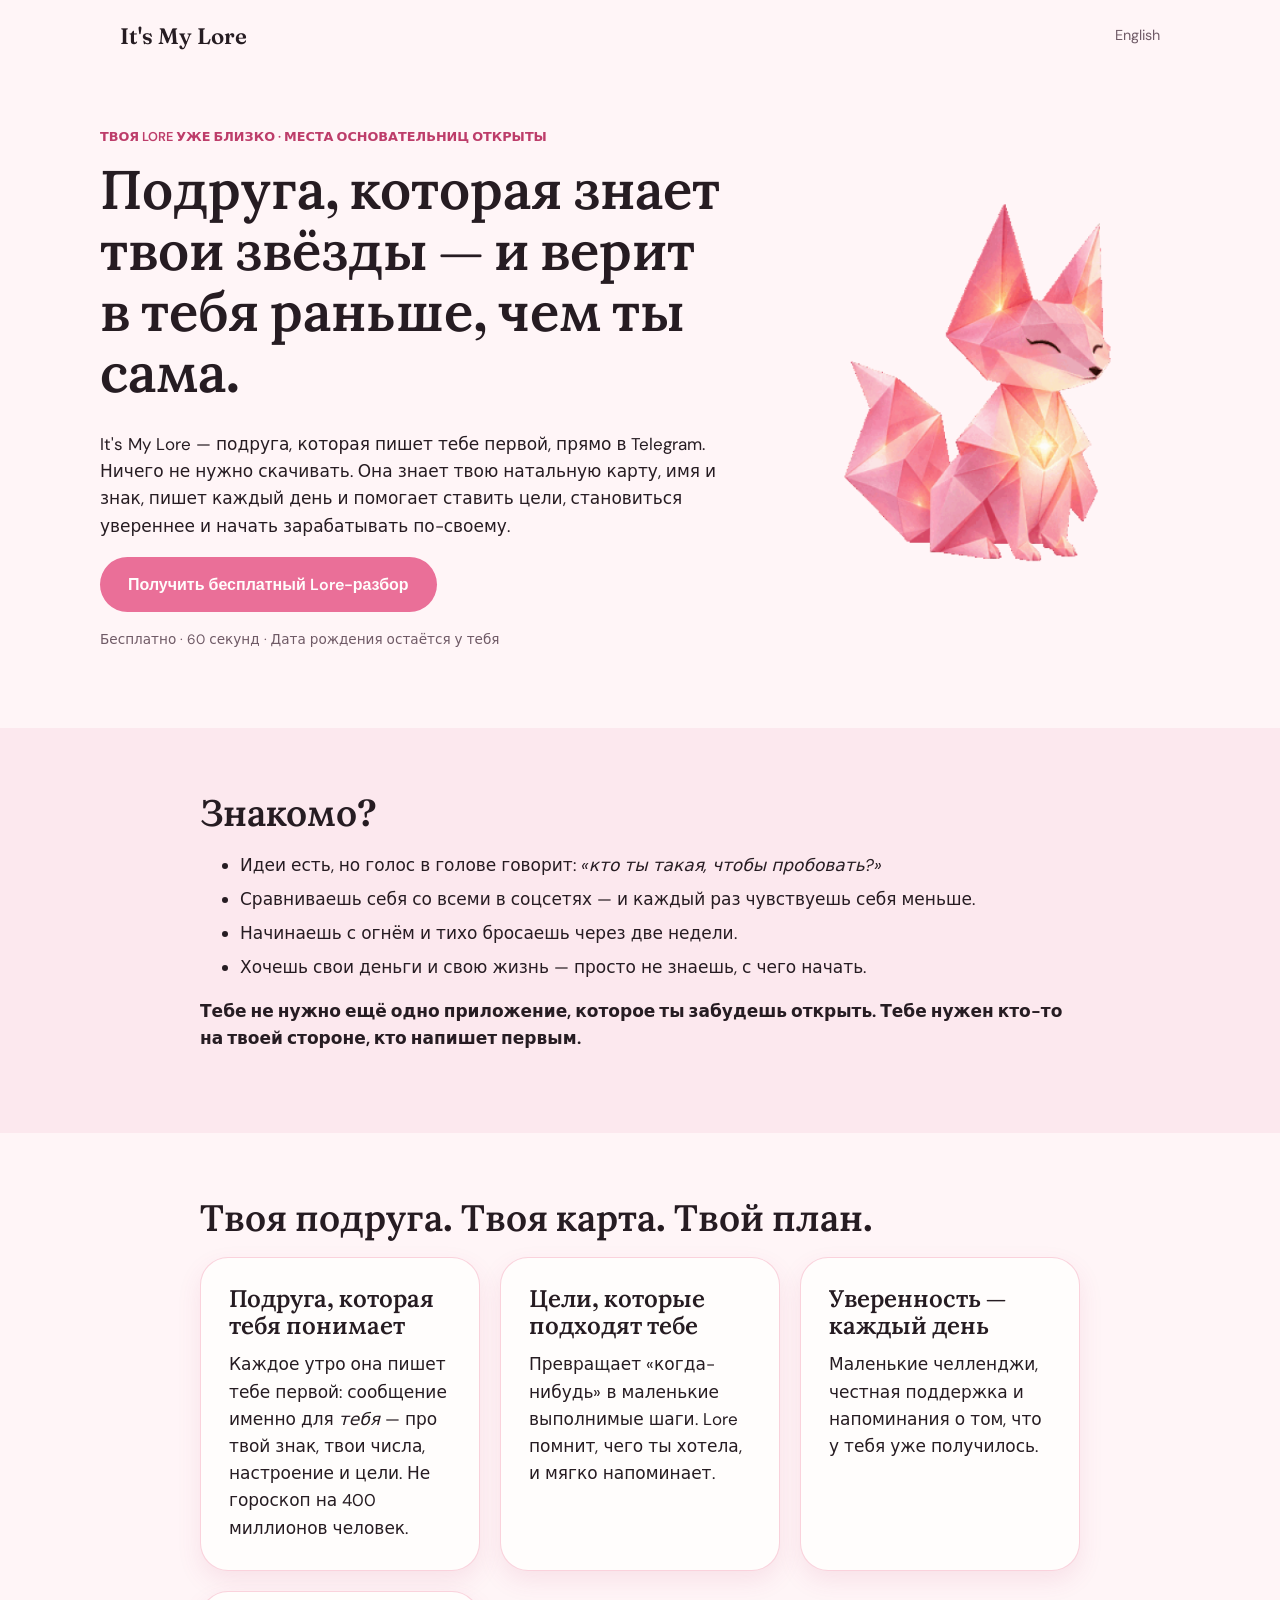
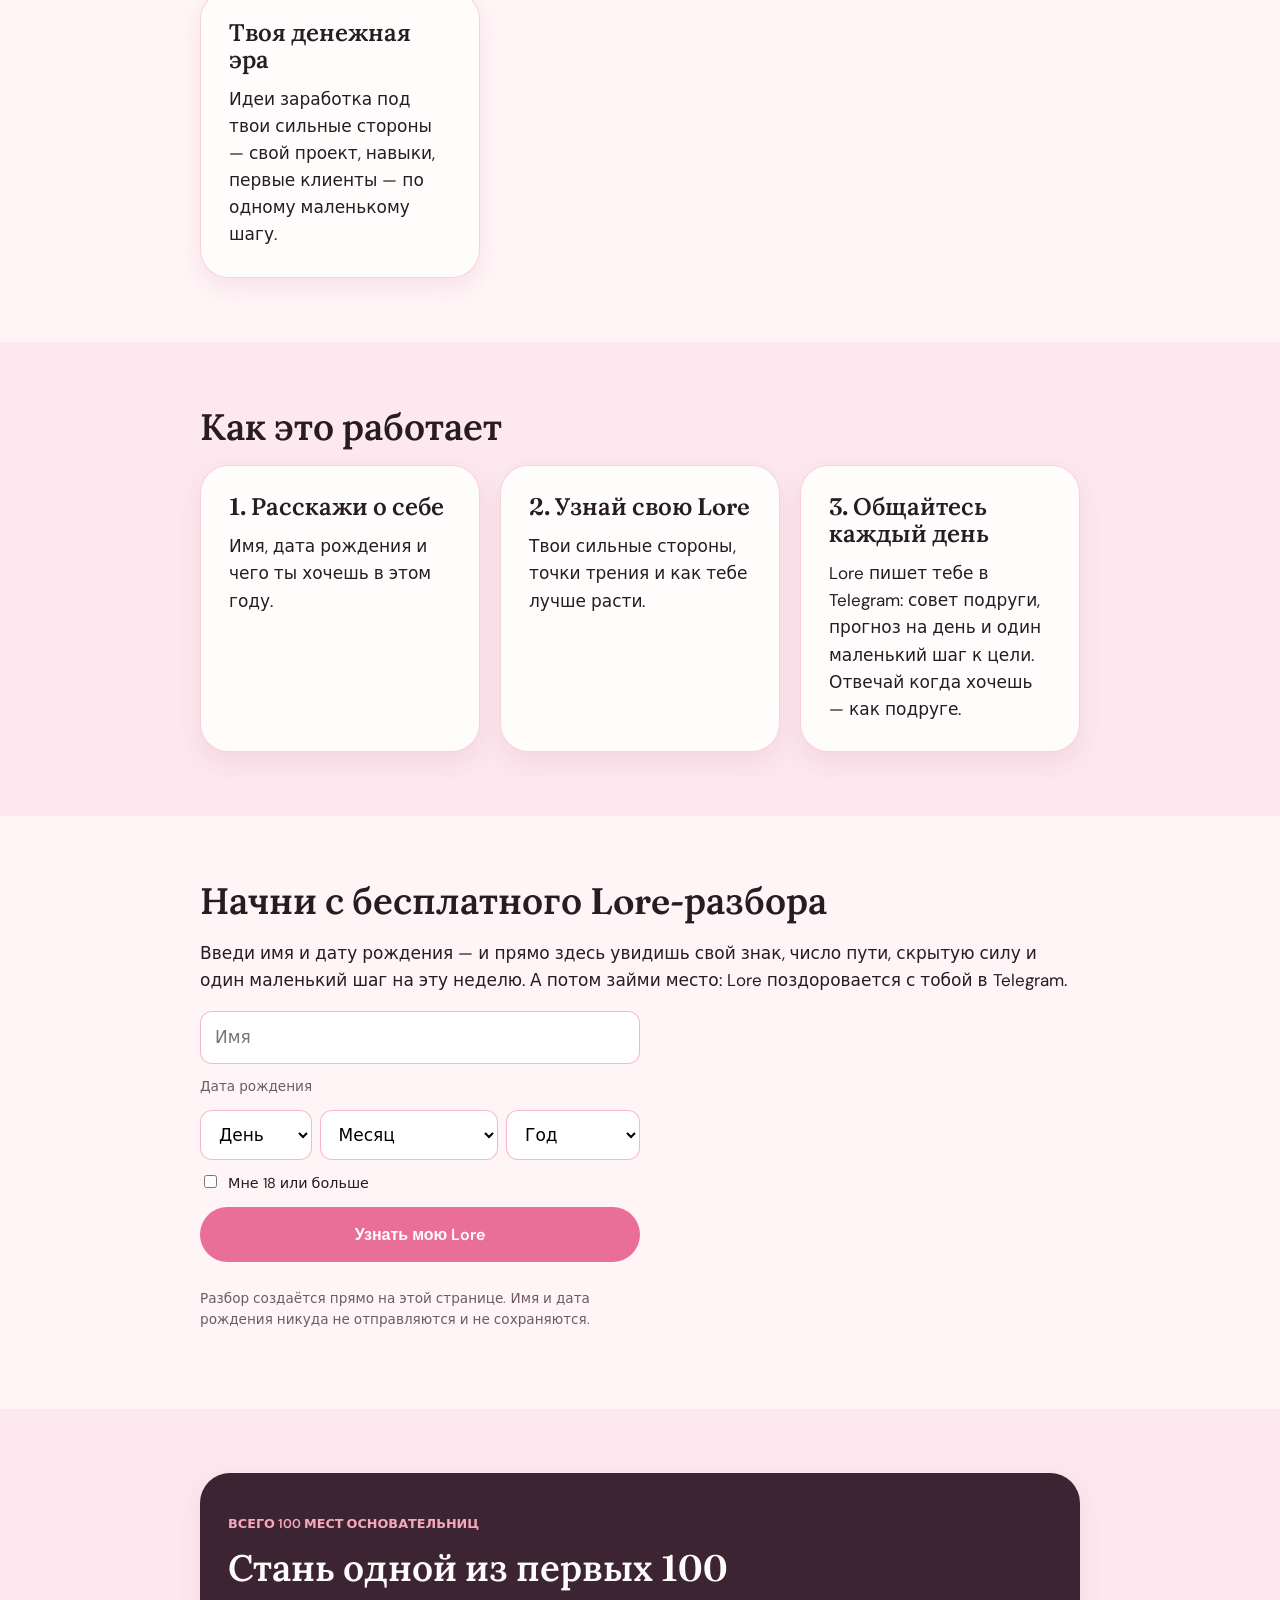
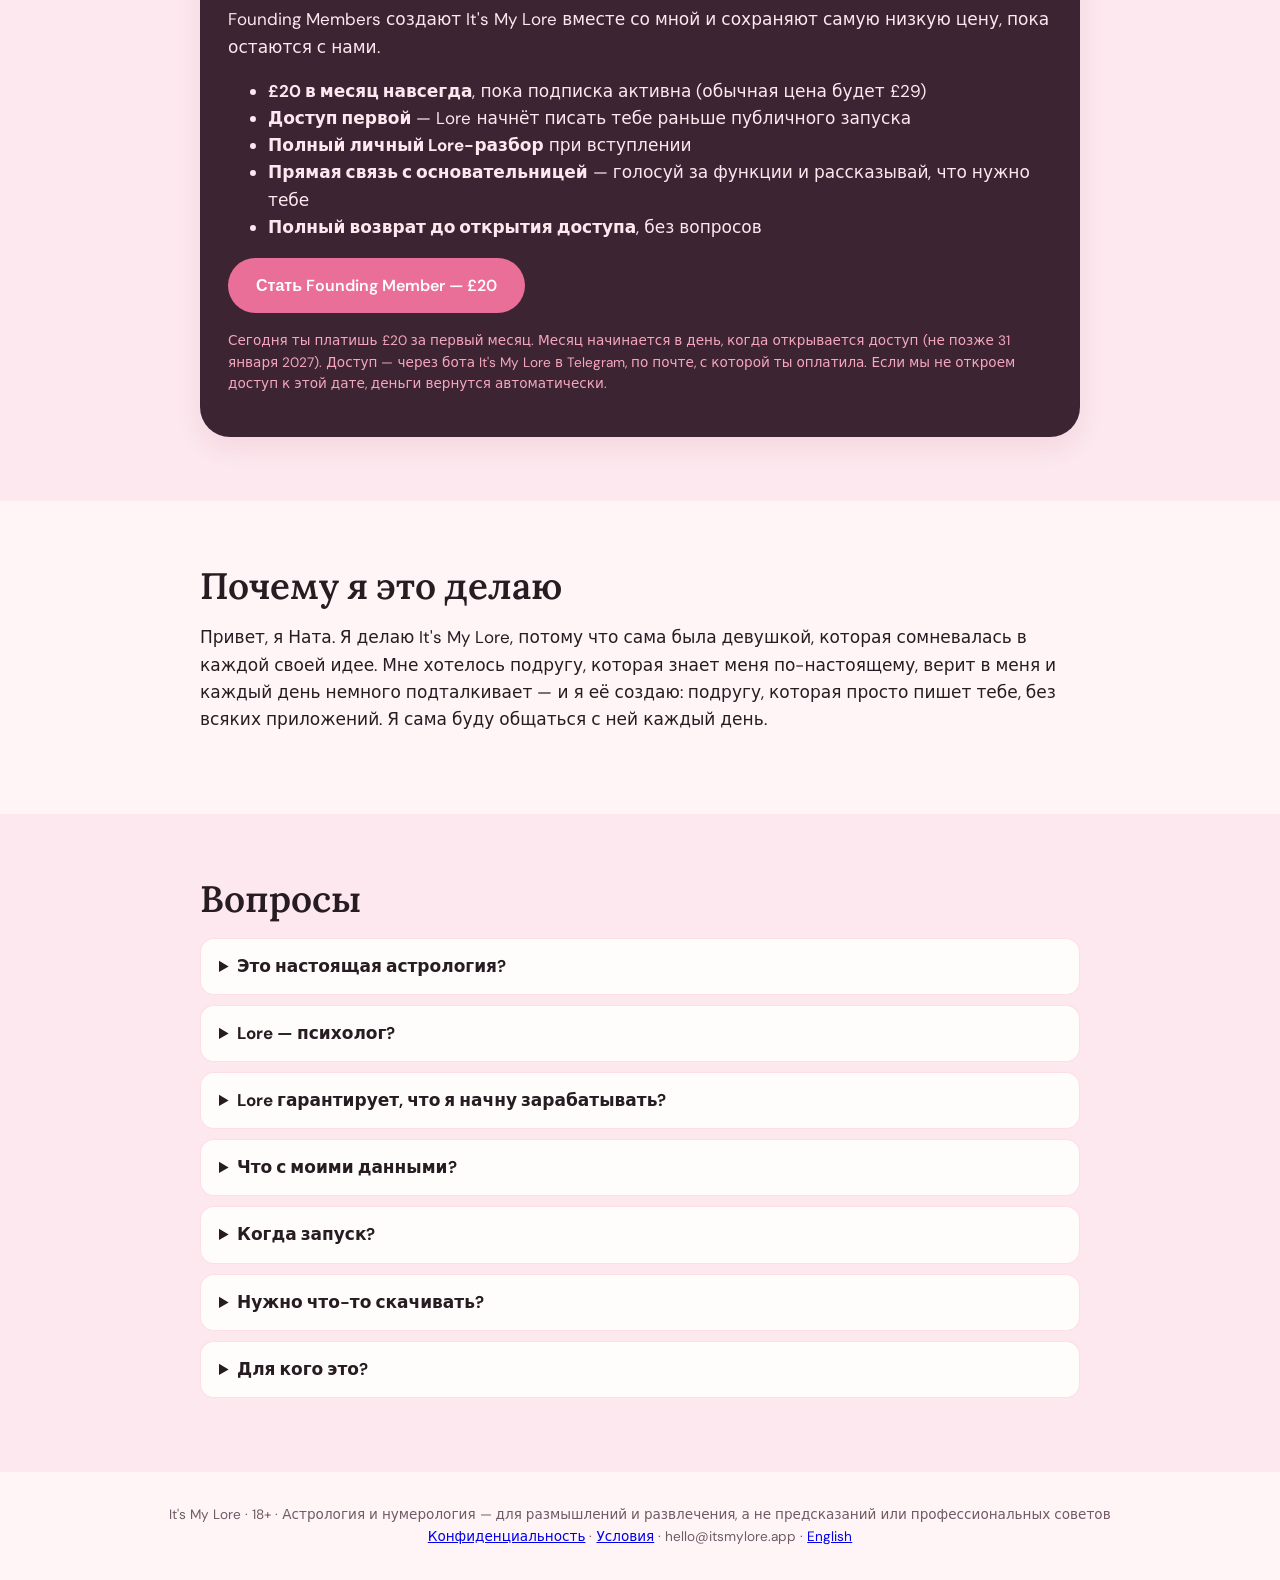
==== ru/index.html @ 84f6feb4 "Snapshot of itsmylore.app landing sources before MTLD#898 changes" ====
<!doctype html>
<html lang="ru">
<head>
<meta charset="utf-8">
<!-- Google Tag Manager -->
<script>(function(w,d,s,l,i){w[l]=w[l]||[];w[l].push({'gtm.start':new Date().getTime(),event:'gtm.js'});var f=d.getElementsByTagName(s)[0],j=d.createElement(s),dl=l!='dataLayer'?'&l='+l:'';j.async=true;j.src='https://www.googletagmanager.com/gtm.js?id='+i+dl;f.parentNode.insertBefore(j,f);})(window,document,'script','dataLayer','GTM-NJ2HK5VQ');</script>
<meta name="viewport" content="width=device-width, initial-scale=1">
<title>It's My Lore — подруга, которая знает твои звёзды</title>
<meta name="description" content="Подруга на каждый день, которая знает твою натальную карту, имя и знак, и помогает расти в уверенности, целях и собственном доходе.">
<link rel="preconnect" href="https://fonts.googleapis.com">
<link href="https://fonts.googleapis.com/css2?family=DM+Sans:wght@400;600;700&family=Fraunces:opsz,wght@9..144,600&family=Lora:wght@600&display=swap" rel="stylesheet">
<style>
  /* Colours and type from Figma "It's My Lore — Product Design", 02 Components */
  :root { --paper:#fffdfc; --paper2:#fce8ee; --ink:#261c22; --pink:#ea6f98; --pink-dark:#bd3d6a; --blush:#f6a7bd; --plum:#3d2433; --muted:#6f5a66; }
  * { box-sizing:border-box; }
  body { margin:0; background:var(--paper); color:var(--ink); font:17px/1.6 "DM Sans",system-ui,-apple-system,"Segoe UI",Roboto,sans-serif; }
  h1,h2,h3 { font-family:"Fraunces","Lora",Georgia,serif; font-weight:600; line-height:1.12; margin:0 0 .5em; }
  h1 { font-size:clamp(2rem,5vw,3.4rem); }
  h2 { font-size:clamp(1.6rem,3.5vw,2.3rem); }
  section { padding:64px 20px; }
  .wrap { max-width:880px; margin:0 auto; }
  .alt { background:var(--paper2); }
  .eyebrow { text-transform:uppercase; font-size:.8rem; color:var(--pink-dark); font-weight:600; }
  .btn { display:inline-block; background:var(--pink); color:var(--paper); border:0; border-radius:28px; padding:17px 28px; font:600 1rem "DM Sans",sans-serif; text-decoration:none; cursor:pointer; }
  .btn:hover { background:var(--pink-dark); }
  .small { font-size:.85rem; color:var(--muted); }
  .grid { display:grid; gap:20px; grid-template-columns:repeat(auto-fit,minmax(220px,1fr)); }
  .card { background:var(--paper); border:1px solid rgba(246,167,189,.5); border-radius:28px; padding:28px; box-shadow:0 10px 24px rgba(189,61,106,.1); }
  .card h3 { font-size:1.5rem; }
  ul.pain li { margin:.4em 0; }
  form { display:grid; gap:12px; max-width:440px; }
  input[type=text],input[type=email],input[type=date],select { padding:12px 14px; border:1px solid rgba(246,167,189,.8); border-radius:12px; font:inherit; background:#fff; }
  .dob { display:grid; grid-template-columns:1fr 1.6fr 1.2fr; gap:8px; }
  .dob select { min-width:0; width:100%; }
  #dob-error { margin:0; color:#bd3d6a; }
  label.check { display:flex; gap:8px; align-items:flex-start; font-size:.9rem; }
  #snapshot { display:none; margin-top:28px; }
  #snapshot .card p { margin:.6em 0; }
  .offer { background:var(--plum); color:var(--paper2); border:0; border-radius:30px; }
  .offer h2 { color:var(--paper); }
  .offer .eyebrow { color:var(--blush); }
  .offer .small { color:var(--blush); }
  details { background:var(--paper); border:1px solid rgba(246,167,189,.34); border-radius:14px; padding:14px 18px; margin:10px 0; }
  summary { font-weight:700; cursor:pointer; }
  footer { padding:32px 20px; font-size:.85rem; color:var(--muted); text-align:center; }
  body { background:#fff5f7; }
  header.top { max-width:1080px; margin:0 auto; padding:22px 20px 0; display:flex; justify-content:space-between; align-items:center; }
  .logo { font:600 1.4rem "Fraunces","Lora",Georgia,serif; color:var(--ink); text-decoration:none; }
  .top a.lang { color:var(--muted); font-size:.9rem; text-decoration:none; }
  .hero { max-width:1080px; display:grid; grid-template-columns:1.2fr .8fr; gap:32px; align-items:center; }
  .hero img { width:100%; max-width:360px; height:auto; justify-self:center; }
  @media (max-width:760px) { .hero { grid-template-columns:1fr; } .hero img { max-width:220px; order:-1; } }
</style>
</head>
<body>
<noscript><iframe src="https://www.googletagmanager.com/ns.html?id=GTM-NJ2HK5VQ" height="0" width="0" style="display:none;visibility:hidden"></iframe></noscript>

<header class="top"><a class="logo" href="/ru/">It's My Lore</a><a class="lang" href="/">English</a></header>

<section>
  <div class="wrap hero">
  <div>
    <p class="eyebrow">Твоя Lore уже близко · Места основательниц открыты</p>
    <h1>Подруга, которая знает твои звёзды — и верит в тебя раньше, чем ты сама.</h1>
    <p>It's My Lore — подруга, которая пишет тебе первой, прямо в Telegram. Ничего не нужно скачивать. Она знает твою натальную карту, имя и знак, пишет каждый день и помогает ставить цели, становиться увереннее и начать зарабатывать по-своему.</p>
    <p><a class="btn" href="#snapshot-form">Получить бесплатный Lore-разбор</a></p>
    <p class="small">Бесплатно · 60 секунд · Дата рождения остаётся у тебя</p>
  </div>
  <img src="/lore-fox.png" alt="Lore — розовая бумажная лиса" width="430" height="550">
  </div>
</section>

<section class="alt">
  <div class="wrap">
    <h2>Знакомо?</h2>
    <ul class="pain">
      <li>Идеи есть, но голос в голове говорит: <em>«кто ты такая, чтобы пробовать?»</em></li>
      <li>Сравниваешь себя со всеми в соцсетях — и каждый раз чувствуешь себя меньше.</li>
      <li>Начинаешь с огнём и тихо бросаешь через две недели.</li>
      <li>Хочешь свои деньги и свою жизнь — просто не знаешь, с чего начать.</li>
    </ul>
    <p><strong>Тебе не нужно ещё одно приложение, которое ты забудешь открыть. Тебе нужен кто-то на твоей стороне, кто напишет первым.</strong></p>
  </div>
</section>

<section>
  <div class="wrap">
    <h2>Твоя подруга. Твоя карта. Твой план.</h2>
    <div class="grid">
      <div class="card"><h3>Подруга, которая тебя понимает</h3>Каждое утро она пишет тебе первой: сообщение именно для <em>тебя</em> — про твой знак, твои числа, настроение и цели. Не гороскоп на 400 миллионов человек.</div>
      <div class="card"><h3>Цели, которые подходят тебе</h3>Превращает «когда-нибудь» в маленькие выполнимые шаги. Lore помнит, чего ты хотела, и мягко напоминает.</div>
      <div class="card"><h3>Уверенность — каждый день</h3>Маленькие челленджи, честная поддержка и напоминания о том, что у тебя уже получилось.</div>
      <div class="card"><h3>Твоя денежная эра</h3>Идеи заработка под твои сильные стороны — свой проект, навыки, первые клиенты — по одному маленькому шагу.</div>
    </div>
  </div>
</section>

<section class="alt">
  <div class="wrap">
    <h2>Как это работает</h2>
    <div class="grid">
      <div class="card"><h3>1. Расскажи о себе</h3>Имя, дата рождения и чего ты хочешь в этом году.</div>
      <div class="card"><h3>2. Узнай свою Lore</h3>Твои сильные стороны, точки трения и как тебе лучше расти.</div>
      <div class="card"><h3>3. Общайтесь каждый день</h3>Lore пишет тебе в Telegram: совет подруги, прогноз на день и один маленький шаг к цели. Отвечай когда хочешь — как подруге.</div>
    </div>
  </div>
</section>

<section id="snapshot-form">
  <div class="wrap">
    <h2>Начни с бесплатного Lore-разбора</h2>
    <p>Введи имя и дату рождения — и прямо здесь увидишь свой знак, число пути, скрытую силу и один маленький шаг на эту неделю. А потом займи место: Lore поздоровается с тобой в Telegram.</p>
    <form id="lore-form">
      <input type="text" name="first_name" placeholder="Имя" required>
      <label class="small" id="dob-label" for="dob-day">Дата рождения</label>
      <div class="dob" role="group" aria-labelledby="dob-label">
        <select id="dob-day" name="dob_day" aria-label="День" required><option value="" disabled selected>День</option><option value="01">1</option><option value="02">2</option><option value="03">3</option><option value="04">4</option><option value="05">5</option><option value="06">6</option><option value="07">7</option><option value="08">8</option><option value="09">9</option><option value="10">10</option><option value="11">11</option><option value="12">12</option><option value="13">13</option><option value="14">14</option><option value="15">15</option><option value="16">16</option><option value="17">17</option><option value="18">18</option><option value="19">19</option><option value="20">20</option><option value="21">21</option><option value="22">22</option><option value="23">23</option><option value="24">24</option><option value="25">25</option><option value="26">26</option><option value="27">27</option><option value="28">28</option><option value="29">29</option><option value="30">30</option><option value="31">31</option></select>
        <select id="dob-month" name="dob_month" aria-label="Месяц" required><option value="" disabled selected>Месяц</option><option value="01">Январь</option><option value="02">Февраль</option><option value="03">Март</option><option value="04">Апрель</option><option value="05">Май</option><option value="06">Июнь</option><option value="07">Июль</option><option value="08">Август</option><option value="09">Сентябрь</option><option value="10">Октябрь</option><option value="11">Ноябрь</option><option value="12">Декабрь</option></select>
        <select id="dob-year" name="dob_year" aria-label="Год" required><option value="" disabled selected>Год</option></select>
      </div>
      <input type="hidden" id="dob" name="dob">
      <p class="small" id="dob-error" role="alert" hidden></p>
      <label class="check"><input type="checkbox" name="adult" required> Мне 18 или больше</label>
      <button class="btn" type="submit">Узнать мою Lore</button>
      <p class="small">Разбор создаётся прямо на этой странице. Имя и дата рождения никуда не отправляются и не сохраняются.</p>
    </form>

    <div id="snapshot">
      <div class="card" id="snapshot-body"></div>
      <div id="thanks"></div>
    </div>
  </div>
</section>

<section class="alt" id="founding">
  <div class="wrap">
    <div class="card offer">
      <p class="eyebrow">Всего 100 мест основательниц</p>
      <h2>Стань одной из первых 100</h2>
      <p>Founding Members создают It's My Lore вместе со мной и сохраняют самую низкую цену, пока остаются с нами.</p>
      <ul>
        <li><strong>£20 в месяц навсегда</strong>, пока подписка активна (обычная цена будет £29)</li>
        <li><strong>Доступ первой</strong> — Lore начнёт писать тебе раньше публичного запуска</li>
        <li><strong>Полный личный Lore-разбор</strong> при вступлении</li>
        <li><strong>Прямая связь с основательницей</strong> — голосуй за функции и рассказывай, что нужно тебе</li>
        <li><strong>Полный возврат до открытия доступа</strong>, без вопросов</li>
      </ul>
      <p><a class="btn" id="founding-btn" href="#">Стать Founding Member — £20</a></p>
      <p class="small">Сегодня ты платишь £20 за первый месяц. Месяц начинается в день, когда открывается доступ (не позже <span class="launch-date">31 января 2027</span>). Доступ — через бота It's My Lore в Telegram, по почте, с которой ты оплатила. Если мы не откроем доступ к этой дате, деньги вернутся автоматически.</p>
    </div>
  </div>
</section>

<section>
  <div class="wrap">
    <h2>Почему я это делаю</h2>
    <p>Привет, я Ната. Я делаю It's My Lore, потому что сама была девушкой, которая сомневалась в каждой своей идее. Мне хотелось подругу, которая знает меня по-настоящему, верит в меня и каждый день немного подталкивает — и я её создаю: подругу, которая просто пишет тебе, без всяких приложений. Я сама буду общаться с ней каждый день.</p>
  </div>
</section>

<section class="alt">
  <div class="wrap">
    <h2>Вопросы</h2>
    <details><summary>Это настоящая астрология?</summary>Астрология и нумерология — символические традиции, а не наука. Lore использует их как зеркало для размышлений и способ поговорить о тебе, а не чтобы предсказывать будущее.</details>
    <details><summary>Lore — психолог?</summary>Нет. Lore — поддерживающая подруга и коуч по целям, а не медицинская или психологическая помощь. Если тебе тяжело, пожалуйста, обратись к специалисту.</details>
    <details><summary>Lore гарантирует, что я начну зарабатывать?</summary>Честно этого не может гарантировать никто. Lore помогает найти идеи, которые подходят именно тебе, и делать маленькие безопасные шаги.</details>
    <details><summary>Что с моими данными?</summary>Данные о рождении используются только для твоей Lore. Мы никогда их не продаём и не используем для рекламы.</details>
    <details><summary>Когда запуск?</summary>Founding Members получают доступ первыми, не позже <span class="launch-date">31 января 2027</span>. Остальные — следом.</details>
    <details><summary>Нужно что-то скачивать?</summary>Нет. Lore живёт в Telegram — она пишет тебе там, а ты просто отвечаешь. Если Telegram у тебя ещё нет, он бесплатный и ставится за минуту.</details>
    <details><summary>Для кого это?</summary>Для девушек 18+, которые хотят больше уверенности, ясных целей и собственного дохода.</details>
  </div>
</section>

<footer>
  It's My Lore · 18+ · Астрология и нумерология — для размышлений и развлечения, а не предсказаний или профессиональных советов<br>
  <a href="/privacy">Конфиденциальность</a> · <a href="/terms">Условия</a> · hello@itsmylore.app · <a href="/">English</a>
</footer>

<script>
// Fill these before publishing.
const CONFIG = {
  telegramLink: "https://t.me/Lore_app?start=landing_ru", // waitlist = unique /start with this payload, counted by the bot
  stripeLink: "https://buy.stripe.com/test_cNicN4fJN4lE6mW4ZA5J600", // TEST mode link — replace with live link before publishing
  launchDate: "31 января 2027"
};

document.querySelectorAll(".launch-date").forEach(el => el.textContent = CONFIG.launchDate);
if (CONFIG.stripeLink) document.getElementById("founding-btn").href = CONFIG.stripeLink;

const SIGNS = [
  // [name, last day (MMDD) of the sign, how you shine, trait]
  ["Козерог", 119, "Ты строишь тихо и надолго. На тебя опираются больше, чем ты думаешь.", "упорство Козерога"],
  ["Водолей", 218, "Ты видишь мир чуть иначе — и именно это в тебе запоминают.", "оригинальность Водолея"],
  ["Рыбы", 320, "Ты чувствуешь всё — комнату, настроение, то, что никто не сказал вслух. Эта чуткость — твой радар.", "интуиция Рыб"],
  ["Овен", 419, "Ты — искра. Когда ты что-то решаешь, всё начинает двигаться.", "смелость Овна"],
  ["Телец", 520, "Ты надёжная, тёплая и верная. С тобой обычные дни становятся хорошими.", "терпение Тельца"],
  ["Близнецы", 620, "У тебя быстрый и любопытный ум. Ты можешь говорить с кем угодно — и человеку с тобой интересно.", "любопытство Близнецов"],
  ["Рак", 722, "Ты яростно защищаешь тех, кого любишь. Дом там, где ты его создаёшь.", "забота Рака"],
  ["Лев", 822, "Ты создана, чтобы тебя видели. Твоё тепло делает других смелее.", "тепло Льва"],
  ["Дева", 922, "Ты замечаешь детали, которые другие пропускают, и тихо делаешь всё лучше.", "точность Девы"],
  ["Весы", 1022, "Ты приносишь красоту и равновесие везде, где появляешься. Твоему вкусу доверяют.", "обаяние Весов"],
  ["Скорпион", 1121, "Ты идёшь вглубь. Видишь сквозь поверхность и не сдаёшься легко.", "глубина Скорпиона"],
  ["Стрелец", 1221, "Ты — путешественница. Свобода и смысл дают тебе жизнь.", "оптимизм Стрельца"],
  ["Козерог", 1231, "Ты строишь тихо и надолго. На тебя опираются больше, чем ты думаешь.", "упорство Козерога"]
];

const PATHS = {
  1:  ["Первопроходец", "Ты растёшь, когда идёшь первой.", "напор единицы", "Ты ждёшь разрешения, которое никто не обязан тебе давать.", "Выбери одно дело, которое откладываешь, и сделай сегодня первые 15 минут."],
  2:  ["Миротворица", "Ты растёшь через близость с людьми.", "эмпатия двойки", "Ставишь чужие нужды выше своих, пока не останешься без сил.", "На этой неделе скажи «нет» одной мелочи — мягко и без объяснений."],
  3:  ["Творец", "Ты растёшь, когда выражаешь себя.", "творчество тройки", "Прячешь лучшие идеи, потому что они кажутся «слишком».", "Поделись с одним человеком тем, что ты сделала или думаешь: постом, сообщением, наброском."],
  4:  ["Строительница", "Ты растёшь через стабильный прогресс.", "надёжность четвёрки", "Ждёшь идеального плана, прежде чем начать.", "Напиши план из трёх шагов для одной цели и сделай первый — пусть неидеально."],
  5:  ["Свободный дух", "Ты растёшь через перемены и новый опыт.", "гибкость пятёрки", "Много начинаешь и мало заканчиваешь, когда становится скучно.", "Выбери одно незаконченное дело и поставь ему маленький финиш на воскресенье."],
  6:  ["Хранительница", "Ты растёшь, заботясь о других — и о себе.", "тепло шестёрки", "Отдаёшь так много, что забываешь принимать.", "Попроси кого-нибудь помочь с одной мелочью и просто скажи спасибо."],
  7:  ["Искательница", "Ты растёшь, когда глубоко понимаешь.", "проницательность семёрки", "Думаешь так долго, что момент для действия проходит.", "Дай себе 10 минут, чтобы решить одну вещь, вокруг которой ходишь, — и реши."],
  8:  ["Сила", "Ты растёшь, когда признаёшь свою силу и свои деньги.", "амбиции восьмёрки", "Чувствуешь вину за то, что хочешь большего.", "Запиши, сколько хотела бы зарабатывать в месяц, и один навык, который может приблизить тебя к этому."],
  9:  ["Старая душа", "Ты растёшь, когда в твоём деле есть смысл.", "большое сердце девятки", "Впитываешь чужие сомнения, как свои.", "Запиши три случая, когда тебя благодарили за помощь, и навык, который ты тогда использовала."],
  11: ["Интуитивная", "Ты растёшь, когда доверяешь внутреннему голосу.", "интуиция одиннадцати", "Сомневаешься в тех самых чувствах, которые обычно оказываются правы.", "Когда на этой неделе внутренний голос что-то скажет, запиши — и потом проверь, насколько он был прав."],
  22: ["Великий строитель", "Ты растёшь, превращая большие мечты в реальные вещи.", "видение двадцати двух", "Размер мечты пугает так, что ты не делаешь ничего.", "Сократи самую большую мечту до одного действия меньше чем на час — и сделай его."],
  33: ["Великий учитель", "Ты растёшь, поднимая других.", "сострадание тридцати трёх", "Помогаешь всем, кроме себя.", "Потрать на этой неделе 20 минут на то, что только для тебя."]
};

function sunSign(month, day) {
  const mmdd = month * 100 + day;
  return SIGNS.find(s => mmdd <= s[1]);
}

function lifePath(dateStr) {
  let n = dateStr.replace(/\D/g, "").split("").reduce((a, d) => a + +d, 0);
  while (n > 9 && ![11, 22, 33].includes(n)) n = String(n).split("").reduce((a, d) => a + +d, 0);
  return n;
}

function escapeHtml(s) {
  return s.replace(/[&<>"']/g, c => ({ "&": "&amp;", "<": "&lt;", ">": "&gt;", '"': "&quot;", "'": "&#39;" }[c]));
}

const DOB_ERRORS = { bad: "Проверьте дату", young: "Нужно быть старше 18 лет" };
const dobError = document.getElementById("dob-error");

(function fillYears() {
  const sel = document.getElementById("dob-year");
  for (let y = new Date().getFullYear() - 18; y >= new Date().getFullYear() - 100; y--) sel.add(new Option(y, y));
})();

["dob-day", "dob-month", "dob-year"].forEach(id =>
  document.getElementById(id).addEventListener("change", () => { dobError.hidden = true; }));

function dobCheck(y, m, d) {
  const dt = new Date(y, m - 1, d);
  if (dt.getFullYear() !== y || dt.getMonth() !== m - 1 || dt.getDate() !== d) return "bad";
  const today = new Date();
  today.setHours(0, 0, 0, 0);
  if (new Date(y + 18, m - 1, d) > today) return "young";
  return null;
}

document.getElementById("lore-form").addEventListener("submit", e => {
  e.preventDefault();
  const f = e.target;
  const name = escapeHtml(f.first_name.value.trim());
  f.dob.value = `${f.dob_year.value}-${f.dob_month.value}-${f.dob_day.value}`;
  const dob = f.dob.value;
  const [y, m, d] = dob.split("-").map(Number);
  const err = dobCheck(y, m, d);
  if (err) {
    dobError.textContent = DOB_ERRORS[err];
    dobError.hidden = false;
    return;
  }
  dobError.hidden = true;
  const sign = sunSign(m, d);
  const num = lifePath(dob);
  const p = PATHS[num];

  document.getElementById("snapshot-body").innerHTML = `
    <h3>${name}, вот твой Lore-разбор ✨</h3>
    <p><strong>Твой знак: ${sign[0]}.</strong> ${sign[2]}</p>
    <p><strong>Твоё число пути: ${num} — ${p[0]}.</strong> ${p[1]}</p>
    <p><strong>Твоя скрытая сила:</strong> ${sign[3]} и ${p[2]} — редкое сочетание. За это люди с радостью платят, когда ты позволяешь им это увидеть.</p>
    <p><strong>Где ты себя тормозишь:</strong> ${p[3]}</p>
    <p><strong>Твой маленький шаг на эту неделю:</strong> ${p[4]}</p>
    <p><em>Lore говорит: «Тебе не нужно становиться кем-то другим, чтобы быть достаточной. Начни с того места, где ты есть, — я буду писать тебе каждое утро».</em></p>
    <p class="small">Астрология и нумерология — символические традиции для размышлений, а не предсказания.</p>`;
  document.getElementById("thanks").innerHTML =
    `<p><a class="btn" href="${CONFIG.telegramLink}">Занять место — написать Lore в Telegram</a></p><p class="small">Хочешь такую подругу каждый день с самого начала? <a href="#founding">Стать Founding Member →</a></p>`;
  document.getElementById("snapshot").style.display = "block";
  document.getElementById("snapshot").scrollIntoView({ behavior: "smooth" });

});
</script>
</body>
</html>
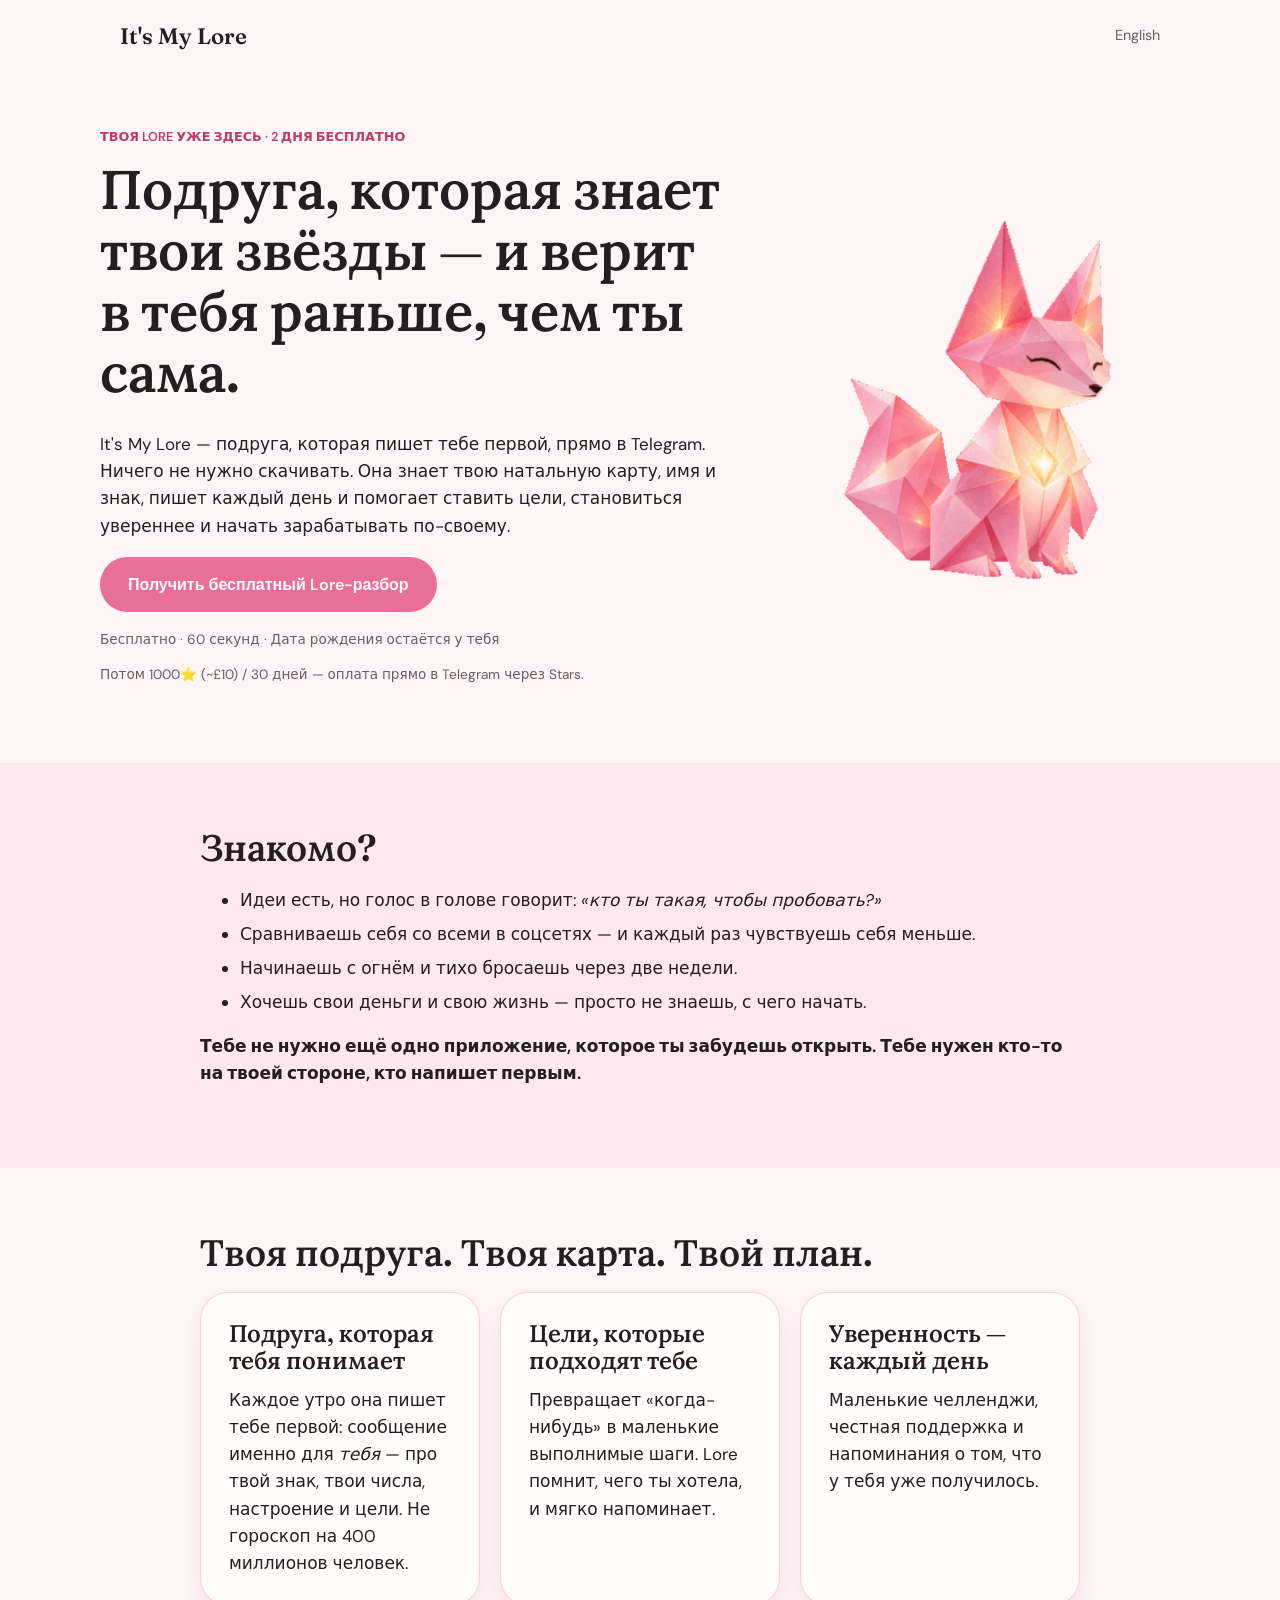
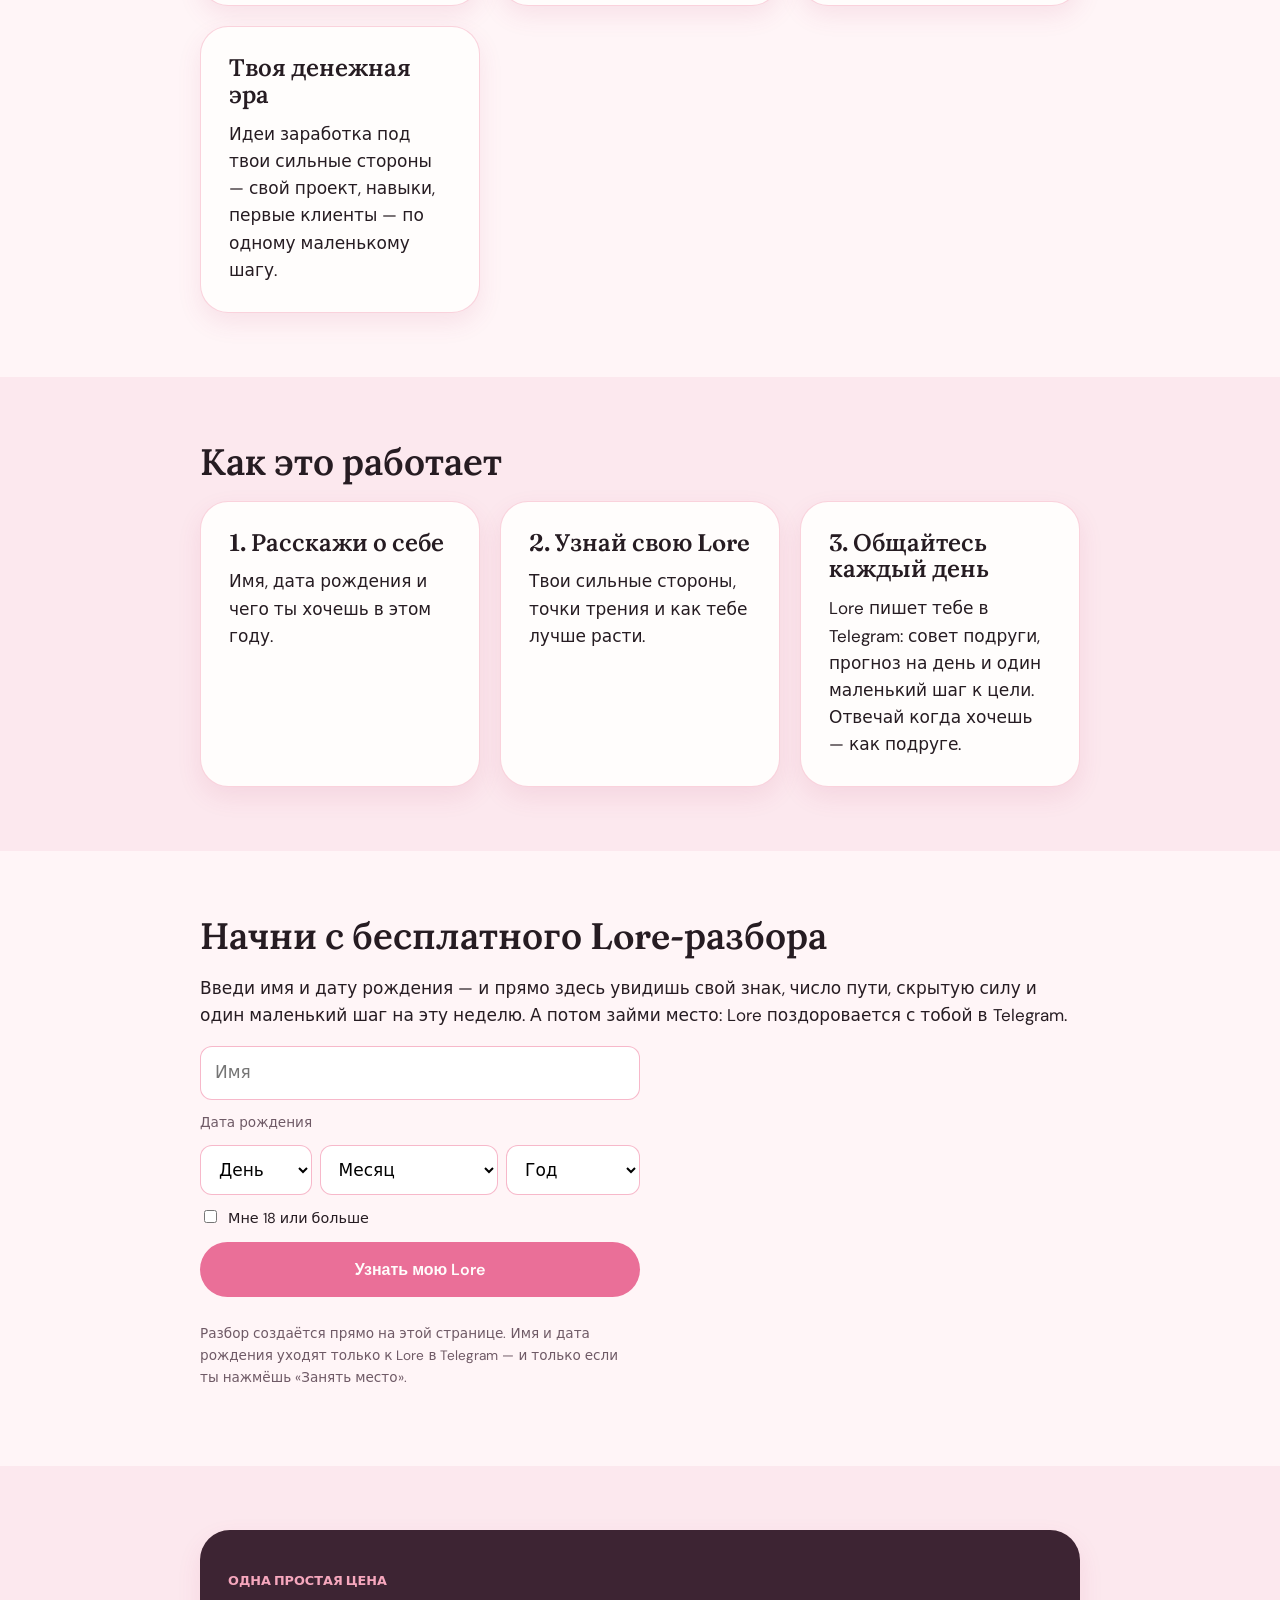
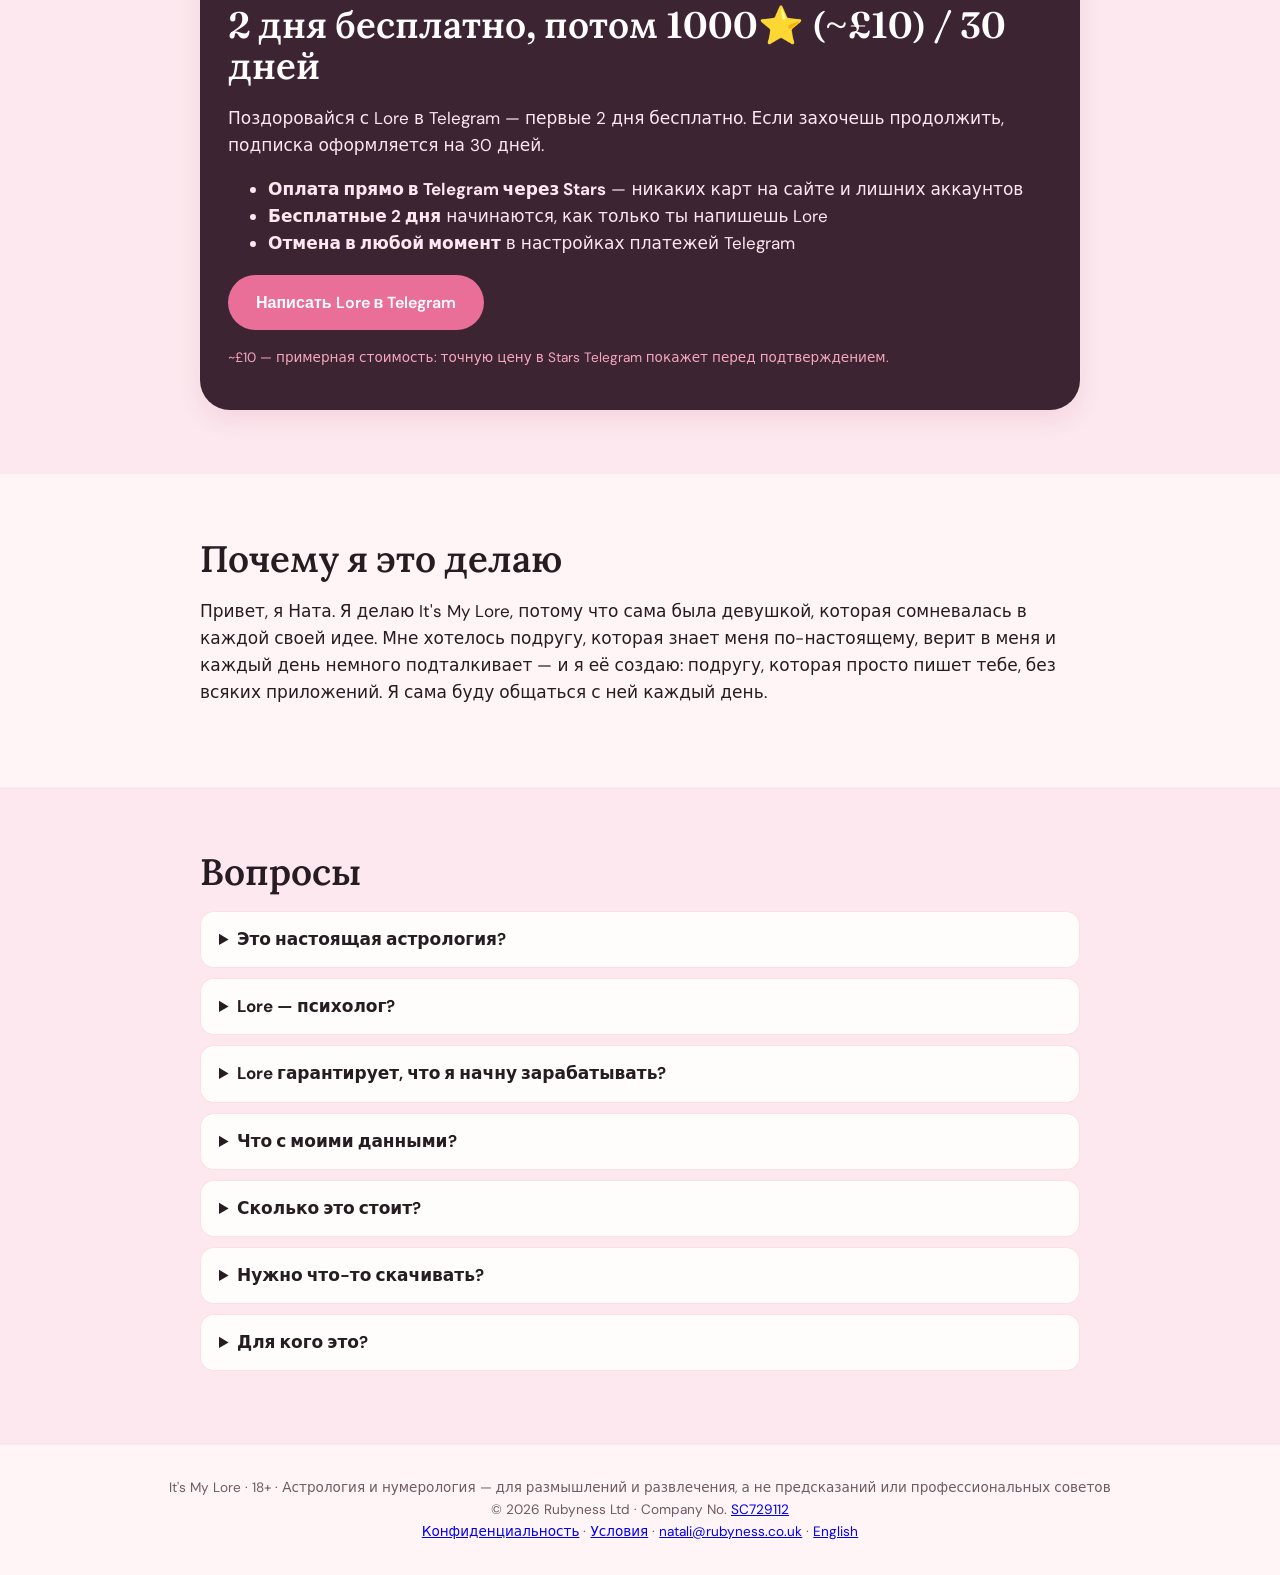
==== commit 14705b62: "itsmylore: legal pages, Rubyness footer, single Stars price, Snapshot payload (MTLD#898) - add /priv" ====
--- a/ru/index.html
+++ b/ru/index.html
@@ -60,11 +60,12 @@
 <section>
   <div class="wrap hero">
   <div>
-    <p class="eyebrow">Твоя Lore уже близко · Места основательниц открыты</p>
+    <p class="eyebrow">Твоя Lore уже здесь · 2 дня бесплатно</p>
     <h1>Подруга, которая знает твои звёзды — и верит в тебя раньше, чем ты сама.</h1>
     <p>It's My Lore — подруга, которая пишет тебе первой, прямо в Telegram. Ничего не нужно скачивать. Она знает твою натальную карту, имя и знак, пишет каждый день и помогает ставить цели, становиться увереннее и начать зарабатывать по-своему.</p>
     <p><a class="btn" href="#snapshot-form">Получить бесплатный Lore-разбор</a></p>
     <p class="small">Бесплатно · 60 секунд · Дата рождения остаётся у тебя</p>
+    <p class="small">Потом 1000⭐ (~£10) / 30 дней — оплата прямо в Telegram через Stars.</p>
   </div>
   <img src="/lore-fox.png" alt="Lore — розовая бумажная лиса" width="430" height="550">
   </div>
@@ -122,7 +123,7 @@
       <p class="small" id="dob-error" role="alert" hidden></p>
       <label class="check"><input type="checkbox" name="adult" required> Мне 18 или больше</label>
       <button class="btn" type="submit">Узнать мою Lore</button>
-      <p class="small">Разбор создаётся прямо на этой странице. Имя и дата рождения никуда не отправляются и не сохраняются.</p>
+      <p class="small">Разбор создаётся прямо на этой странице. Имя и дата рождения уходят только к Lore в Telegram — и только если ты нажмёшь «Занять место».</p>
     </form>
 
     <div id="snapshot">
@@ -132,21 +133,19 @@
   </div>
 </section>
 
-<section class="alt" id="founding">
+<section class="alt" id="pricing">
   <div class="wrap">
     <div class="card offer">
-      <p class="eyebrow">Всего 100 мест основательниц</p>
-      <h2>Стань одной из первых 100</h2>
-      <p>Founding Members создают It's My Lore вместе со мной и сохраняют самую низкую цену, пока остаются с нами.</p>
+      <p class="eyebrow">Одна простая цена</p>
+      <h2>2 дня бесплатно, потом 1000⭐ (~£10) / 30 дней</h2>
+      <p>Поздоровайся с Lore в Telegram — первые 2 дня бесплатно. Если захочешь продолжить, подписка оформляется на 30 дней.</p>
       <ul>
-        <li><strong>£20 в месяц навсегда</strong>, пока подписка активна (обычная цена будет £29)</li>
-        <li><strong>Доступ первой</strong> — Lore начнёт писать тебе раньше публичного запуска</li>
-        <li><strong>Полный личный Lore-разбор</strong> при вступлении</li>
-        <li><strong>Прямая связь с основательницей</strong> — голосуй за функции и рассказывай, что нужно тебе</li>
-        <li><strong>Полный возврат до открытия доступа</strong>, без вопросов</li>
+        <li><strong>Оплата прямо в Telegram через Stars</strong> — никаких карт на сайте и лишних аккаунтов</li>
+        <li><strong>Бесплатные 2 дня</strong> начинаются, как только ты напишешь Lore</li>
+        <li><strong>Отмена в любой момент</strong> в настройках платежей Telegram</li>
       </ul>
-      <p><a class="btn" id="founding-btn" href="#">Стать Founding Member — £20</a></p>
-      <p class="small">Сегодня ты платишь £20 за первый месяц. Месяц начинается в день, когда открывается доступ (не позже <span class="launch-date">31 января 2027</span>). Доступ — через бота It's My Lore в Telegram, по почте, с которой ты оплатила. Если мы не откроем доступ к этой дате, деньги вернутся автоматически.</p>
+      <p><a class="btn" href="https://t.me/Lore_app?start=landing_ru">Написать Lore в Telegram</a></p>
+      <p class="small">~£10 — примерная стоимость: точную цену в Stars Telegram покажет перед подтверждением.</p>
     </div>
   </div>
 </section>
@@ -165,7 +164,7 @@
     <details><summary>Lore — психолог?</summary>Нет. Lore — поддерживающая подруга и коуч по целям, а не медицинская или психологическая помощь. Если тебе тяжело, пожалуйста, обратись к специалисту.</details>
     <details><summary>Lore гарантирует, что я начну зарабатывать?</summary>Честно этого не может гарантировать никто. Lore помогает найти идеи, которые подходят именно тебе, и делать маленькие безопасные шаги.</details>
     <details><summary>Что с моими данными?</summary>Данные о рождении используются только для твоей Lore. Мы никогда их не продаём и не используем для рекламы.</details>
-    <details><summary>Когда запуск?</summary>Founding Members получают доступ первыми, не позже <span class="launch-date">31 января 2027</span>. Остальные — следом.</details>
+    <details><summary>Сколько это стоит?</summary>Первые 2 дня бесплатно. Дальше — 1000⭐ (~£10) / 30 дней, оплата прямо в Telegram через Telegram Stars. Отменить можно в любой момент в настройках платежей Telegram.</details>
     <details><summary>Нужно что-то скачивать?</summary>Нет. Lore живёт в Telegram — она пишет тебе там, а ты просто отвечаешь. Если Telegram у тебя ещё нет, он бесплатный и ставится за минуту.</details>
     <details><summary>Для кого это?</summary>Для девушек 18+, которые хотят больше уверенности, ясных целей и собственного дохода.</details>
   </div>
@@ -173,19 +172,18 @@
 
 <footer>
   It's My Lore · 18+ · Астрология и нумерология — для размышлений и развлечения, а не предсказаний или профессиональных советов<br>
-  <a href="/privacy">Конфиденциальность</a> · <a href="/terms">Условия</a> · hello@itsmylore.app · <a href="/">English</a>
+  © 2026 Rubyness Ltd · Company No. <a href="https://find-and-update.company-information.service.gov.uk/company/SC729112" rel="noopener">SC729112</a><br>
+  <a href="/ru/privacy/">Конфиденциальность</a> · <a href="/ru/terms/">Условия</a> · <a href="mailto:natali@rubyness.co.uk">natali@rubyness.co.uk</a> · <a href="/">English</a>
 </footer>
 
 <script>
 // Fill these before publishing.
 const CONFIG = {
   telegramLink: "https://t.me/Lore_app?start=landing_ru", // waitlist = unique /start with this payload, counted by the bot
-  stripeLink: "https://buy.stripe.com/test_cNicN4fJN4lE6mW4ZA5J600", // TEST mode link — replace with live link before publishing
   launchDate: "31 января 2027"
 };
 
 document.querySelectorAll(".launch-date").forEach(el => el.textContent = CONFIG.launchDate);
-if (CONFIG.stripeLink) document.getElementById("founding-btn").href = CONFIG.stripeLink;
 
 const SIGNS = [
   // [name, last day (MMDD) of the sign, how you shine, trait]
@@ -232,6 +230,19 @@
 
 function escapeHtml(s) {
   return s.replace(/[&<>"']/g, c => ({ "&": "&amp;", "<": "&lt;", ">": "&gt;", '"': "&quot;", "'": "&#39;" }[c]));
+}
+
+// Telegram /start payload for the bot: landing_ru_snapshot_<b64> where <b64> = unpadded URL-safe base64 of the
+// UTF-8 string "<name>:<YYYY-MM-DD>" (18+ is confirmed by the required checkbox). Telegram allows 64 chars of
+// [A-Za-z0-9_-], so the name is shortened until it fits.
+function snapshotLink(name, dob) {
+  const prefix = "landing_ru_snapshot_";
+  const b64 = str => btoa(String.fromCharCode(...new TextEncoder().encode(str)))
+    .replace(/\+/g, "-").replace(/\//g, "_").replace(/=+$/, "");
+  const chars = [...name.replace(/[:\s]+/g, " ").trim()];
+  let enc;
+  while ((enc = b64(chars.join("") + ":" + dob)).length > 64 - prefix.length) chars.pop();
+  return "https://t.me/Lore_app?start=" + prefix + enc;
 }
 
 const DOB_ERRORS = { bad: "Проверьте дату", young: "Нужно быть старше 18 лет" };
@@ -282,7 +293,7 @@
     <p><em>Lore говорит: «Тебе не нужно становиться кем-то другим, чтобы быть достаточной. Начни с того места, где ты есть, — я буду писать тебе каждое утро».</em></p>
     <p class="small">Астрология и нумерология — символические традиции для размышлений, а не предсказания.</p>`;
   document.getElementById("thanks").innerHTML =
-    `<p><a class="btn" href="${CONFIG.telegramLink}">Занять место — написать Lore в Telegram</a></p><p class="small">Хочешь такую подругу каждый день с самого начала? <a href="#founding">Стать Founding Member →</a></p>`;
+    `<p><a class="btn" href="${snapshotLink(f.first_name.value, dob)}">Занять место — написать Lore в Telegram</a></p><p class="small">2 дня бесплатно · <a href="#pricing">Сколько стоит →</a></p>`;
   document.getElementById("snapshot").style.display = "block";
   document.getElementById("snapshot").scrollIntoView({ behavior: "smooth" });
 
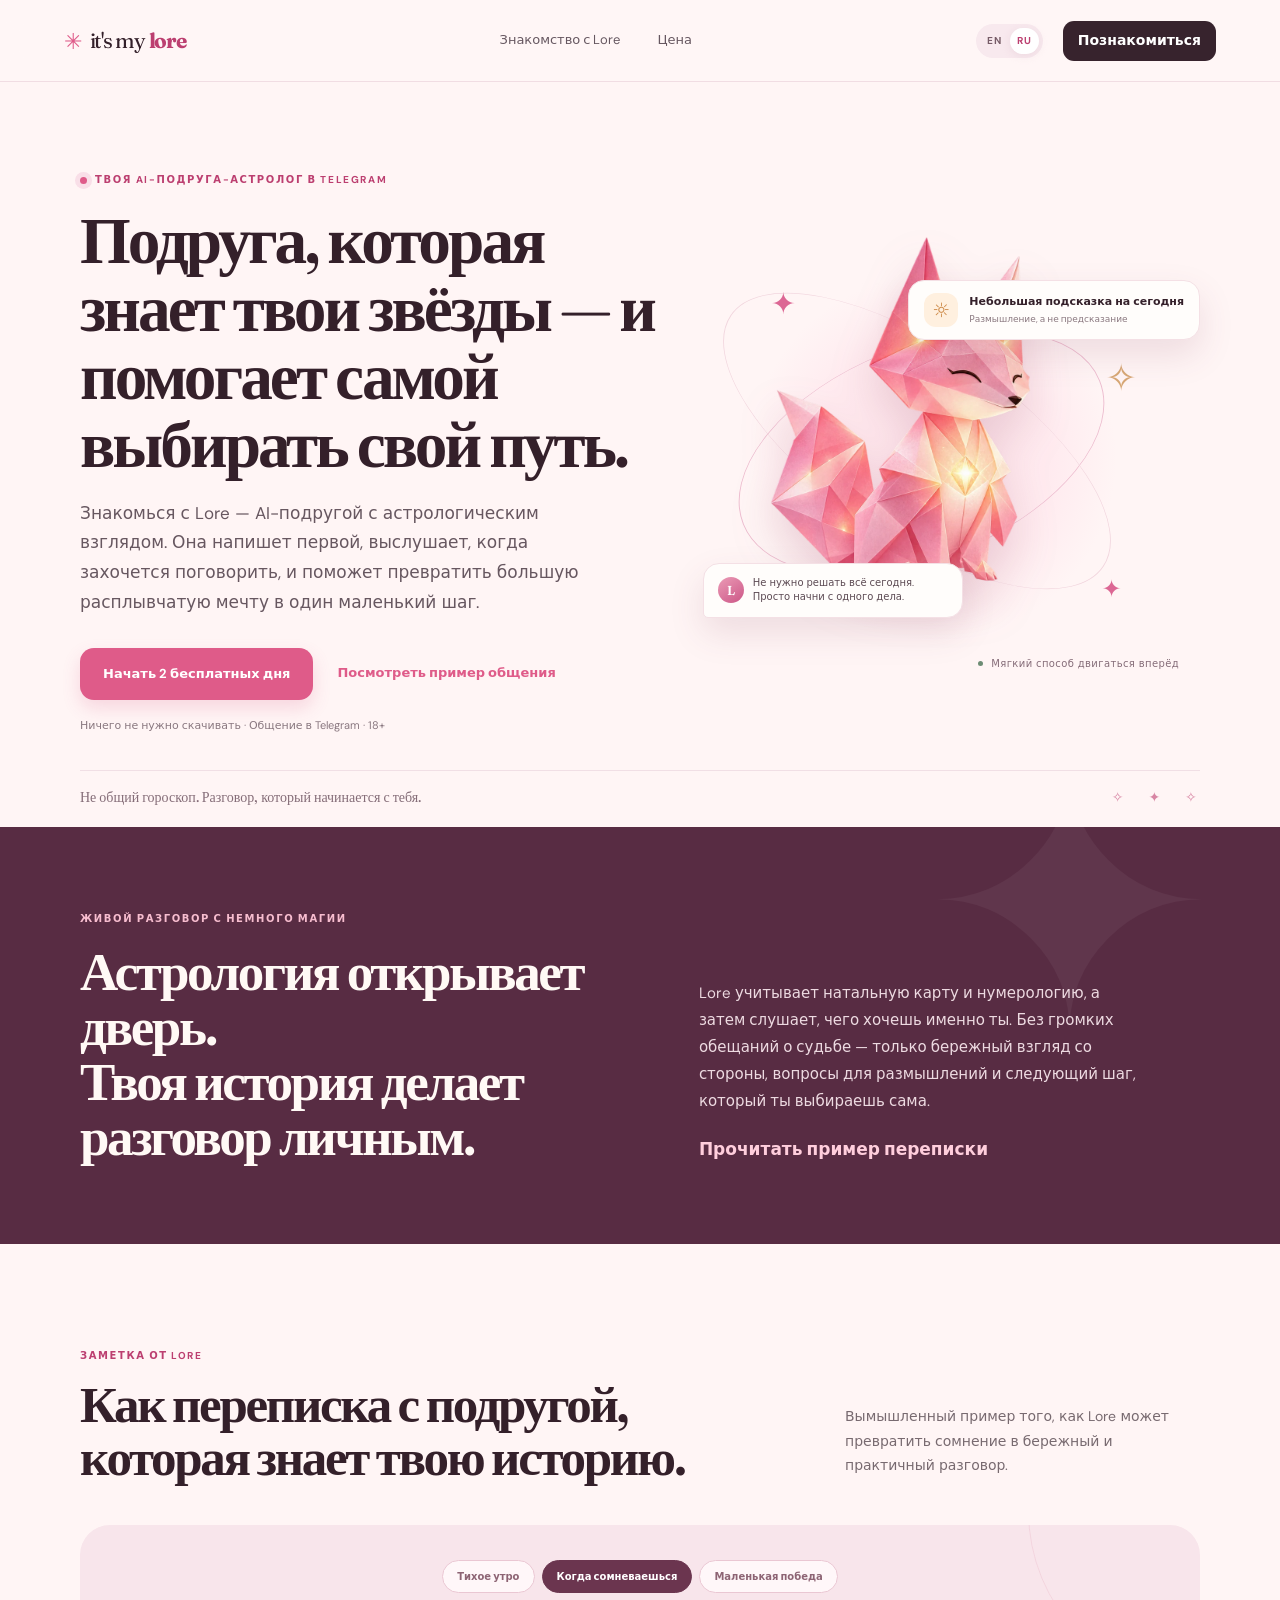
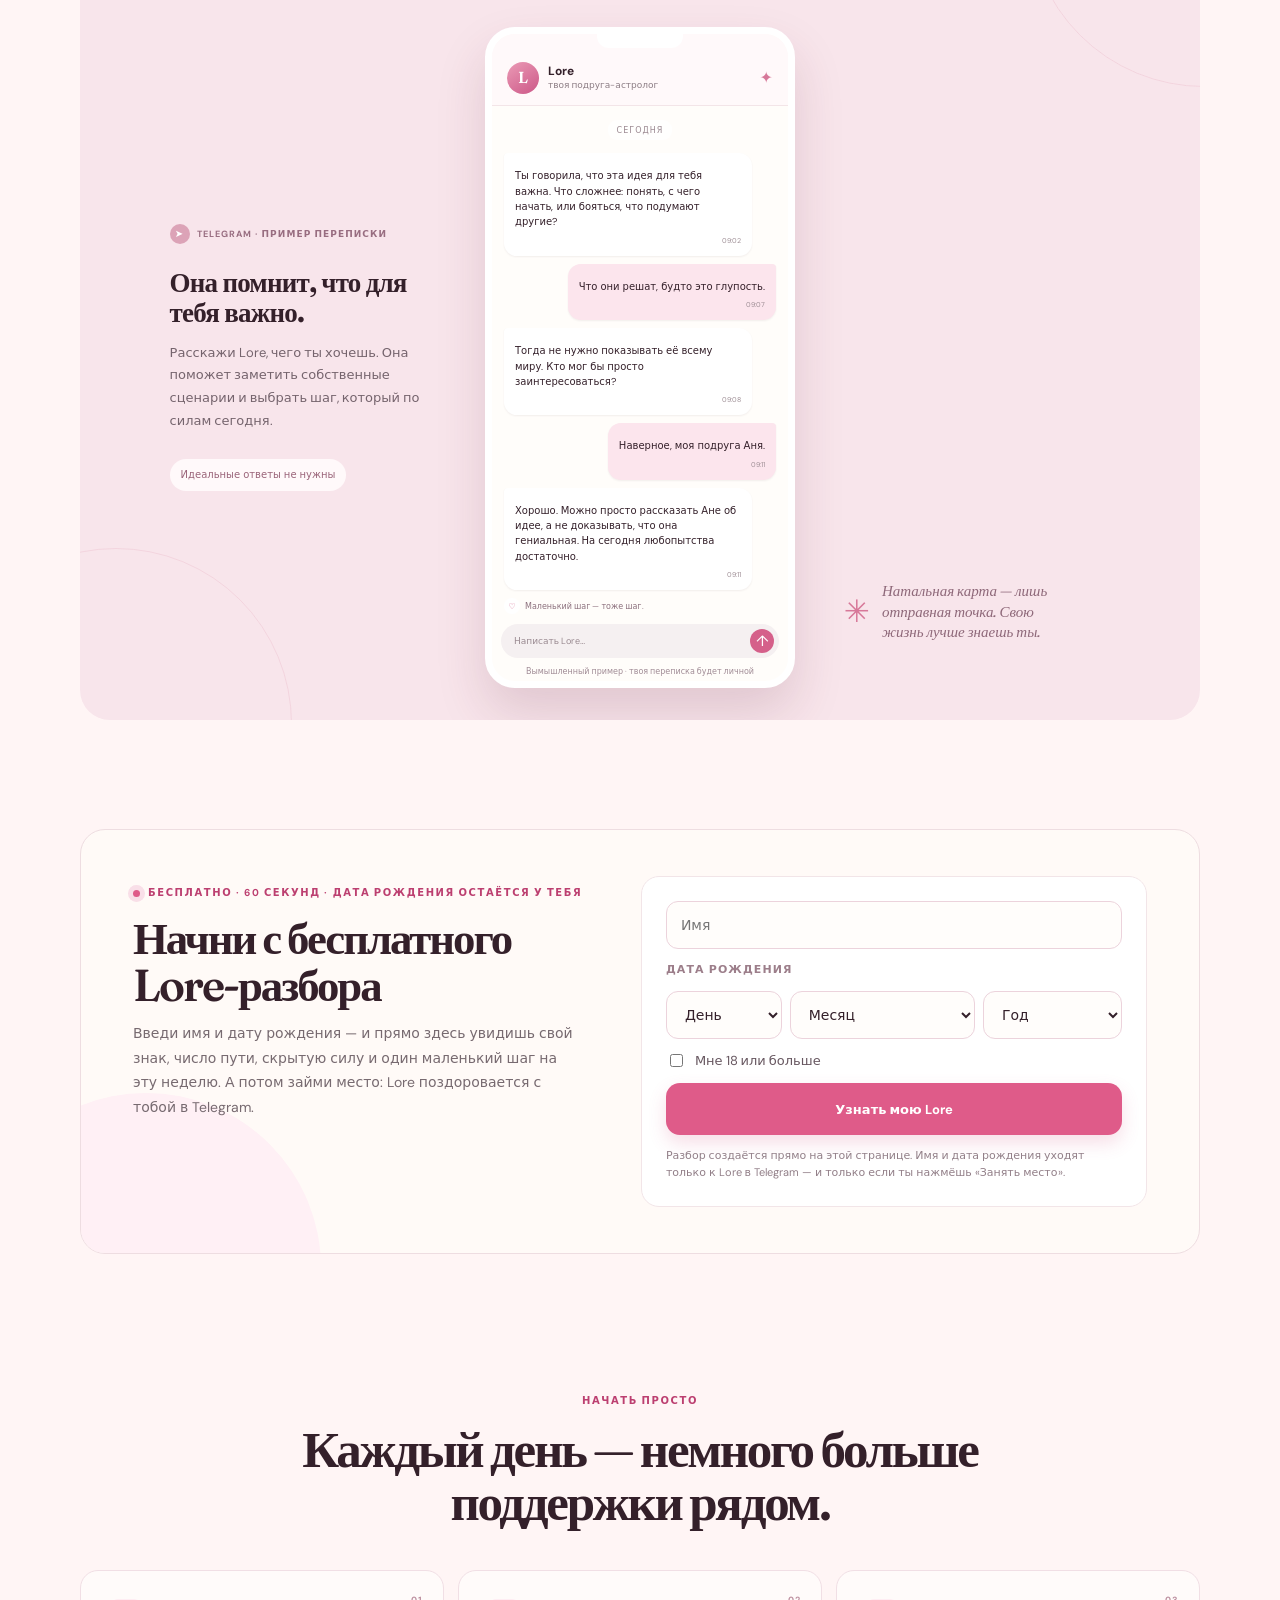
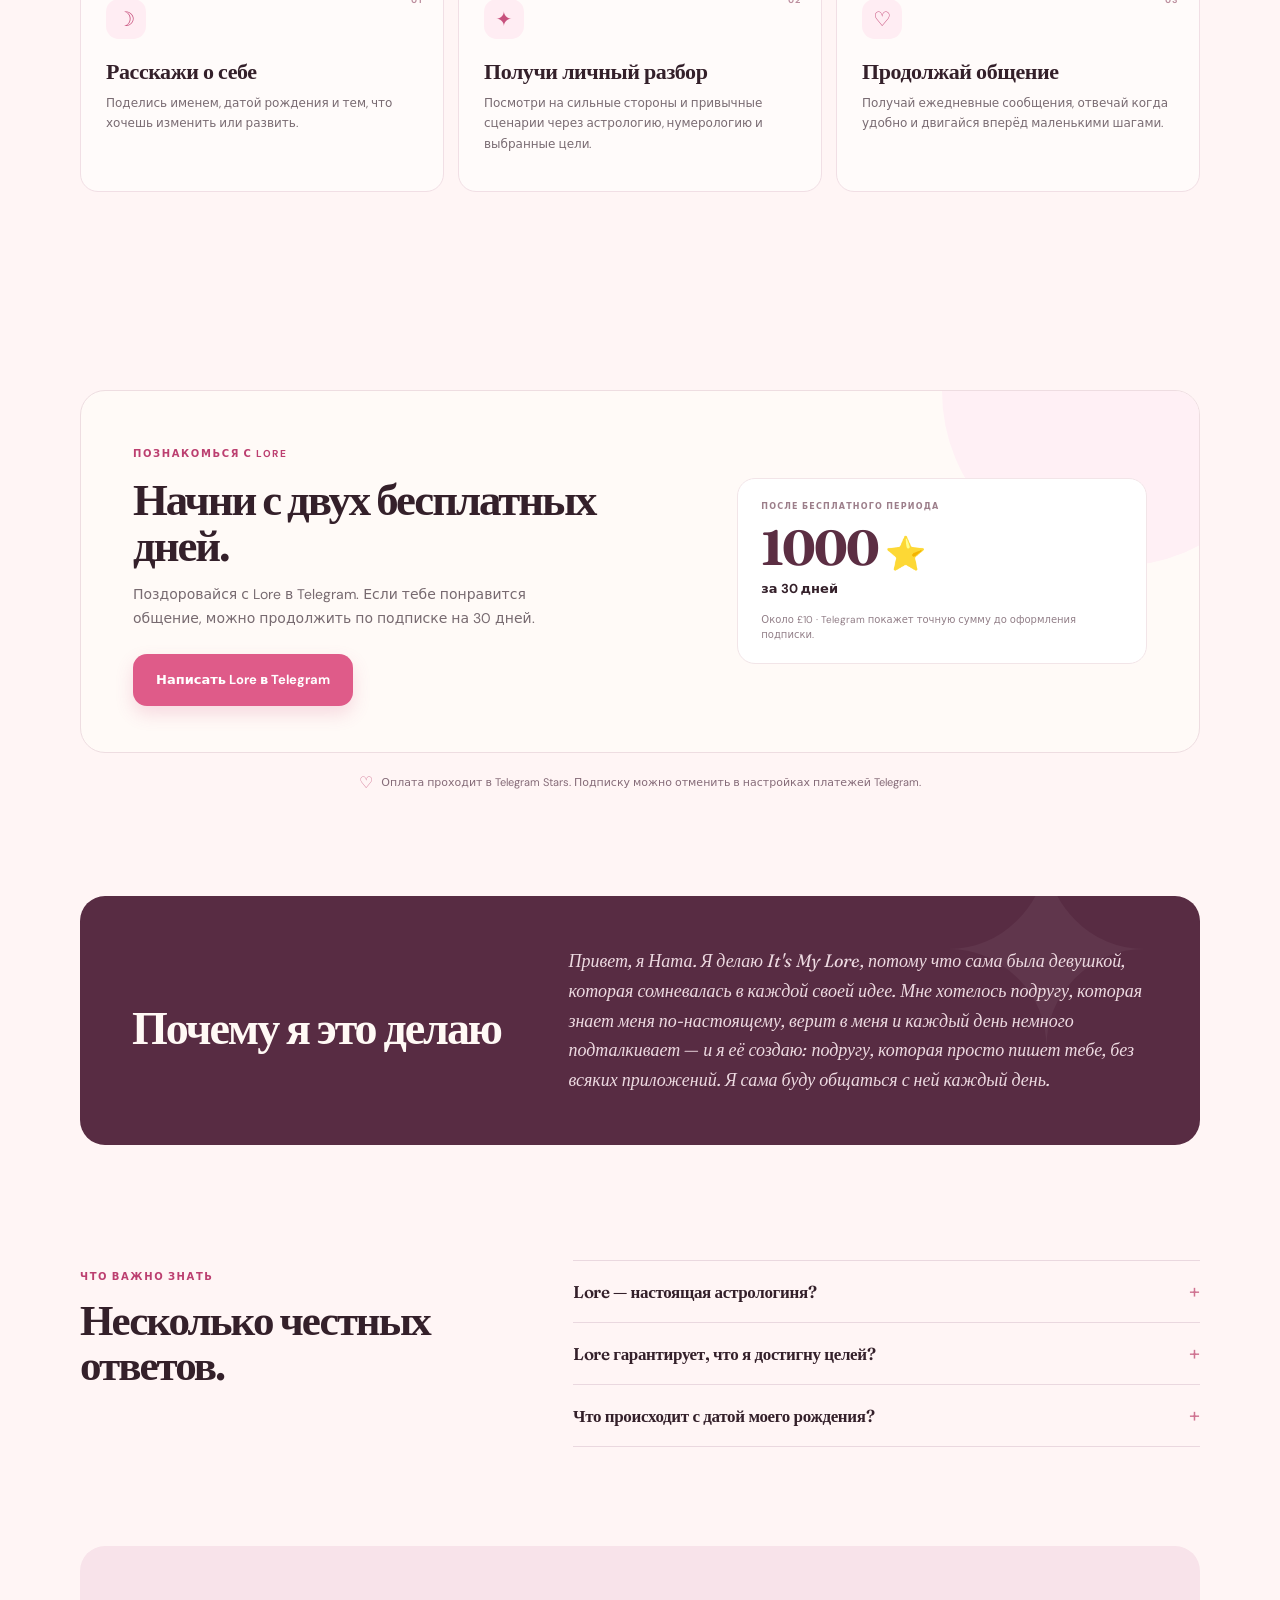
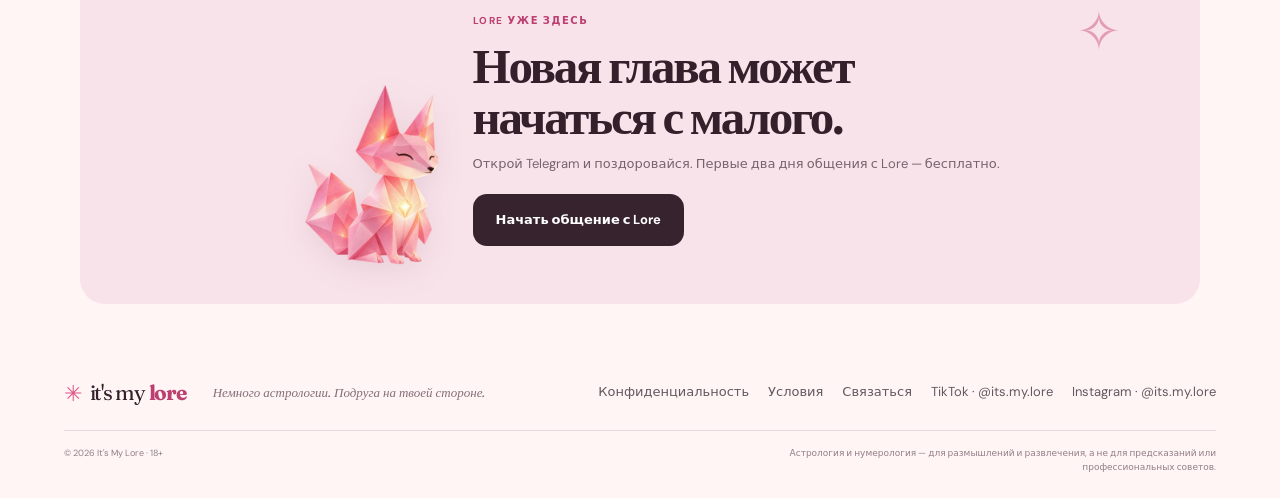
==== commit c91f94b7: "itsmylore: new design (EN+RU) with live Snapshot, GTM, SEO and "Why I'm building this" Base: Its_My_" ====
--- a/ru/index.html
+++ b/ru/index.html
@@ -1,303 +1,205 @@
 <!doctype html>
 <html lang="ru">
 <head>
-<meta charset="utf-8">
+  <meta charset="utf-8">
 <!-- Google Tag Manager -->
 <script>(function(w,d,s,l,i){w[l]=w[l]||[];w[l].push({'gtm.start':new Date().getTime(),event:'gtm.js'});var f=d.getElementsByTagName(s)[0],j=d.createElement(s),dl=l!='dataLayer'?'&l='+l:'';j.async=true;j.src='https://www.googletagmanager.com/gtm.js?id='+i+dl;f.parentNode.insertBefore(j,f);})(window,document,'script','dataLayer','GTM-NJ2HK5VQ');</script>
-<meta name="viewport" content="width=device-width, initial-scale=1">
-<title>It's My Lore — подруга, которая знает твои звёзды</title>
-<meta name="description" content="Подруга на каждый день, которая знает твою натальную карту, имя и знак, и помогает расти в уверенности, целях и собственном доходе.">
-<link rel="preconnect" href="https://fonts.googleapis.com">
-<link href="https://fonts.googleapis.com/css2?family=DM+Sans:wght@400;600;700&family=Fraunces:opsz,wght@9..144,600&family=Lora:wght@600&display=swap" rel="stylesheet">
-<style>
-  /* Colours and type from Figma "It's My Lore — Product Design", 02 Components */
-  :root { --paper:#fffdfc; --paper2:#fce8ee; --ink:#261c22; --pink:#ea6f98; --pink-dark:#bd3d6a; --blush:#f6a7bd; --plum:#3d2433; --muted:#6f5a66; }
-  * { box-sizing:border-box; }
-  body { margin:0; background:var(--paper); color:var(--ink); font:17px/1.6 "DM Sans",system-ui,-apple-system,"Segoe UI",Roboto,sans-serif; }
-  h1,h2,h3 { font-family:"Fraunces","Lora",Georgia,serif; font-weight:600; line-height:1.12; margin:0 0 .5em; }
-  h1 { font-size:clamp(2rem,5vw,3.4rem); }
-  h2 { font-size:clamp(1.6rem,3.5vw,2.3rem); }
-  section { padding:64px 20px; }
-  .wrap { max-width:880px; margin:0 auto; }
-  .alt { background:var(--paper2); }
-  .eyebrow { text-transform:uppercase; font-size:.8rem; color:var(--pink-dark); font-weight:600; }
-  .btn { display:inline-block; background:var(--pink); color:var(--paper); border:0; border-radius:28px; padding:17px 28px; font:600 1rem "DM Sans",sans-serif; text-decoration:none; cursor:pointer; }
-  .btn:hover { background:var(--pink-dark); }
-  .small { font-size:.85rem; color:var(--muted); }
-  .grid { display:grid; gap:20px; grid-template-columns:repeat(auto-fit,minmax(220px,1fr)); }
-  .card { background:var(--paper); border:1px solid rgba(246,167,189,.5); border-radius:28px; padding:28px; box-shadow:0 10px 24px rgba(189,61,106,.1); }
-  .card h3 { font-size:1.5rem; }
-  ul.pain li { margin:.4em 0; }
-  form { display:grid; gap:12px; max-width:440px; }
-  input[type=text],input[type=email],input[type=date],select { padding:12px 14px; border:1px solid rgba(246,167,189,.8); border-radius:12px; font:inherit; background:#fff; }
-  .dob { display:grid; grid-template-columns:1fr 1.6fr 1.2fr; gap:8px; }
-  .dob select { min-width:0; width:100%; }
-  #dob-error { margin:0; color:#bd3d6a; }
-  label.check { display:flex; gap:8px; align-items:flex-start; font-size:.9rem; }
-  #snapshot { display:none; margin-top:28px; }
-  #snapshot .card p { margin:.6em 0; }
-  .offer { background:var(--plum); color:var(--paper2); border:0; border-radius:30px; }
-  .offer h2 { color:var(--paper); }
-  .offer .eyebrow { color:var(--blush); }
-  .offer .small { color:var(--blush); }
-  details { background:var(--paper); border:1px solid rgba(246,167,189,.34); border-radius:14px; padding:14px 18px; margin:10px 0; }
-  summary { font-weight:700; cursor:pointer; }
-  footer { padding:32px 20px; font-size:.85rem; color:var(--muted); text-align:center; }
-  body { background:#fff5f7; }
-  header.top { max-width:1080px; margin:0 auto; padding:22px 20px 0; display:flex; justify-content:space-between; align-items:center; }
-  .logo { font:600 1.4rem "Fraunces","Lora",Georgia,serif; color:var(--ink); text-decoration:none; }
-  .top a.lang { color:var(--muted); font-size:.9rem; text-decoration:none; }
-  .hero { max-width:1080px; display:grid; grid-template-columns:1.2fr .8fr; gap:32px; align-items:center; }
-  .hero img { width:100%; max-width:360px; height:auto; justify-self:center; }
-  @media (max-width:760px) { .hero { grid-template-columns:1fr; } .hero img { max-width:220px; order:-1; } }
-</style>
+  <meta name="viewport" content="width=device-width, initial-scale=1">
+  <meta name="theme-color" content="#ea6f98">
+  <link rel="icon" type="image/svg+xml" href="/assets/fox-mark.svg">
+  <link rel="icon" type="image/png" sizes="32x32" href="/favicon.png">
+  <link rel="apple-touch-icon" sizes="180x180" href="/apple-touch-icon.png">
+  <title>It's My Lore — AI-подруга-астролог в Telegram</title>
+  <meta name="description" content="Познакомься с Lore — AI-подругой в Telegram. Ежедневные личные сообщения, астрология и нумерология для размышлений и маленьких шагов к своим целям.">
+  <link rel="canonical" href="https://itsmylore.app/ru/">
+  <link rel="alternate" hreflang="en" href="https://itsmylore.app/">
+  <link rel="alternate" hreflang="ru" href="https://itsmylore.app/ru/">
+  <link rel="alternate" hreflang="x-default" href="https://itsmylore.app/">
+  <meta property="og:type" content="website">
+  <meta property="og:site_name" content="It's My Lore">
+  <meta property="og:title" content="It&#x27;s My Lore — AI-подруга-астролог в Telegram">
+  <meta property="og:description" content="Познакомься с Lore — AI-подругой в Telegram. Ежедневные личные сообщения, астрология и нумерология для размышлений и маленьких шагов к своим целям.">
+  <meta property="og:url" content="https://itsmylore.app/ru/">
+  <meta property="og:locale" content="ru_RU">
+  <meta property="og:locale:alternate" content="en_GB">
+  <meta property="og:image" content="https://itsmylore.app/og-lore.png">
+  <meta property="og:image:width" content="1200">
+  <meta property="og:image:height" content="630">
+  <meta name="twitter:card" content="summary_large_image">
+  <script type="application/ld+json">
+{
+  "@context": "https://schema.org",
+  "@type": "Organization",
+  "name": "It's My Lore",
+  "url": "https://itsmylore.app/",
+  "logo": "https://itsmylore.app/apple-touch-icon.png",
+  "email": "hello@itsmylore.app"
+}
+</script>
+<script type="application/ld+json">
+{
+  "@context": "https://schema.org",
+  "@type": "FAQPage",
+  "inLanguage": "ru",
+  "mainEntity": [
+    {
+      "@type": "Question",
+      "name": "Lore — настоящая астрологиня?",
+      "acceptedAnswer": {
+        "@type": "Answer",
+        "text": "Lore — AI-подруга, которая использует астрологию и нумерологию как символические системы для размышлений. Она не человек-астролог, её сообщения — не предсказания и не профессиональные советы."
+      }
+    },
+    {
+      "@type": "Question",
+      "name": "Lore гарантирует, что я достигну целей?",
+      "acceptedAnswer": {
+        "@type": "Answer",
+        "text": "Нет. Lore может помочь поразмышлять, разбить цель на небольшие шаги и заметить собственный прогресс. Решение, что делать, всегда остаётся за тобой."
+      }
+    },
+    {
+      "@type": "Question",
+      "name": "Что происходит с датой моего рождения?",
+      "acceptedAnswer": {
+        "@type": "Answer",
+        "text": "Дата рождения нужна Lore для персонализации символических разборов. До передачи данных в Telegram на сайте должно быть точно объяснено, как они передаются и хранятся. Перед продолжением ознакомься с политикой конфиденциальности."
+      }
+    }
+  ]
+}
+</script>
+  <link rel="preconnect" href="https://fonts.googleapis.com">
+  <link rel="preconnect" href="https://fonts.gstatic.com" crossorigin>
+  <link href="https://fonts.googleapis.com/css2?family=DM+Sans:wght@400;500;600;700&family=Fraunces:opsz,wght@9..144,500;9..144,600;9..144,700&display=swap" rel="stylesheet">
+  <link rel="stylesheet" href="/assets/site.css">
+  <script defer src="/assets/app.js"></script>
 </head>
-<body>
+<body data-locale="ru">
 <noscript><iframe src="https://www.googletagmanager.com/ns.html?id=GTM-NJ2HK5VQ" height="0" width="0" style="display:none;visibility:hidden"></iframe></noscript>
-
-<header class="top"><a class="logo" href="/ru/">It's My Lore</a><a class="lang" href="/">English</a></header>
-
-<section>
-  <div class="wrap hero">
-  <div>
-    <p class="eyebrow">Твоя Lore уже здесь · 2 дня бесплатно</p>
-    <h1>Подруга, которая знает твои звёзды — и верит в тебя раньше, чем ты сама.</h1>
-    <p>It's My Lore — подруга, которая пишет тебе первой, прямо в Telegram. Ничего не нужно скачивать. Она знает твою натальную карту, имя и знак, пишет каждый день и помогает ставить цели, становиться увереннее и начать зарабатывать по-своему.</p>
-    <p><a class="btn" href="#snapshot-form">Получить бесплатный Lore-разбор</a></p>
-    <p class="small">Бесплатно · 60 секунд · Дата рождения остаётся у тебя</p>
-    <p class="small">Потом 1000⭐ (~£10) / 30 дней — оплата прямо в Telegram через Stars.</p>
-  </div>
-  <img src="/lore-fox.png" alt="Lore — розовая бумажная лиса" width="430" height="550">
-  </div>
-</section>
-
-<section class="alt">
-  <div class="wrap">
-    <h2>Знакомо?</h2>
-    <ul class="pain">
-      <li>Идеи есть, но голос в голове говорит: <em>«кто ты такая, чтобы пробовать?»</em></li>
-      <li>Сравниваешь себя со всеми в соцсетях — и каждый раз чувствуешь себя меньше.</li>
-      <li>Начинаешь с огнём и тихо бросаешь через две недели.</li>
-      <li>Хочешь свои деньги и свою жизнь — просто не знаешь, с чего начать.</li>
-    </ul>
-    <p><strong>Тебе не нужно ещё одно приложение, которое ты забудешь открыть. Тебе нужен кто-то на твоей стороне, кто напишет первым.</strong></p>
-  </div>
-</section>
-
-<section>
-  <div class="wrap">
-    <h2>Твоя подруга. Твоя карта. Твой план.</h2>
-    <div class="grid">
-      <div class="card"><h3>Подруга, которая тебя понимает</h3>Каждое утро она пишет тебе первой: сообщение именно для <em>тебя</em> — про твой знак, твои числа, настроение и цели. Не гороскоп на 400 миллионов человек.</div>
-      <div class="card"><h3>Цели, которые подходят тебе</h3>Превращает «когда-нибудь» в маленькие выполнимые шаги. Lore помнит, чего ты хотела, и мягко напоминает.</div>
-      <div class="card"><h3>Уверенность — каждый день</h3>Маленькие челленджи, честная поддержка и напоминания о том, что у тебя уже получилось.</div>
-      <div class="card"><h3>Твоя денежная эра</h3>Идеи заработка под твои сильные стороны — свой проект, навыки, первые клиенты — по одному маленькому шагу.</div>
+  <a class="skip" href="#main" data-i18n="skip">К содержанию</a>
+  <header class="site-header">
+    <a class="brand" href="/ru/" aria-label="It's My Lore home"><span class="brand-mark">✳</span><span>it's my <b>lore</b></span></a>
+    <nav class="desktop-nav" aria-label="Main navigation">
+      <a href="#inside" data-i18n="nav_inside">Знакомство с Lore</a>
+      <a href="#price" data-i18n="nav_price">Цена</a>
+    </nav>
+    <div class="header-actions">
+      <div class="languages" aria-label="Choose language">
+        <a href="/" lang="en">EN</a><a href="/ru/" lang="ru" aria-current="page">RU</a>
+      </div>
+      <a class="button button-small button-dark header-cta" data-bot href="https://t.me/Lore_app?start=landing_ru"><span data-i18n="nav_cta">Познакомиться</span></a>
     </div>
-  </div>
-</section>
-
-<section class="alt">
-  <div class="wrap">
-    <h2>Как это работает</h2>
-    <div class="grid">
-      <div class="card"><h3>1. Расскажи о себе</h3>Имя, дата рождения и чего ты хочешь в этом году.</div>
-      <div class="card"><h3>2. Узнай свою Lore</h3>Твои сильные стороны, точки трения и как тебе лучше расти.</div>
-      <div class="card"><h3>3. Общайтесь каждый день</h3>Lore пишет тебе в Telegram: совет подруги, прогноз на день и один маленький шаг к цели. Отвечай когда хочешь — как подруге.</div>
-    </div>
-  </div>
-</section>
-
-<section id="snapshot-form">
-  <div class="wrap">
-    <h2>Начни с бесплатного Lore-разбора</h2>
-    <p>Введи имя и дату рождения — и прямо здесь увидишь свой знак, число пути, скрытую силу и один маленький шаг на эту неделю. А потом займи место: Lore поздоровается с тобой в Telegram.</p>
-    <form id="lore-form">
-      <input type="text" name="first_name" placeholder="Имя" required>
-      <label class="small" id="dob-label" for="dob-day">Дата рождения</label>
-      <div class="dob" role="group" aria-labelledby="dob-label">
-        <select id="dob-day" name="dob_day" aria-label="День" required><option value="" disabled selected>День</option><option value="01">1</option><option value="02">2</option><option value="03">3</option><option value="04">4</option><option value="05">5</option><option value="06">6</option><option value="07">7</option><option value="08">8</option><option value="09">9</option><option value="10">10</option><option value="11">11</option><option value="12">12</option><option value="13">13</option><option value="14">14</option><option value="15">15</option><option value="16">16</option><option value="17">17</option><option value="18">18</option><option value="19">19</option><option value="20">20</option><option value="21">21</option><option value="22">22</option><option value="23">23</option><option value="24">24</option><option value="25">25</option><option value="26">26</option><option value="27">27</option><option value="28">28</option><option value="29">29</option><option value="30">30</option><option value="31">31</option></select>
-        <select id="dob-month" name="dob_month" aria-label="Месяц" required><option value="" disabled selected>Месяц</option><option value="01">Январь</option><option value="02">Февраль</option><option value="03">Март</option><option value="04">Апрель</option><option value="05">Май</option><option value="06">Июнь</option><option value="07">Июль</option><option value="08">Август</option><option value="09">Сентябрь</option><option value="10">Октябрь</option><option value="11">Ноябрь</option><option value="12">Декабрь</option></select>
-        <select id="dob-year" name="dob_year" aria-label="Год" required><option value="" disabled selected>Год</option></select>
-      </div>
-      <input type="hidden" id="dob" name="dob">
-      <p class="small" id="dob-error" role="alert" hidden></p>
-      <label class="check"><input type="checkbox" name="adult" required> Мне 18 или больше</label>
-      <button class="btn" type="submit">Узнать мою Lore</button>
-      <p class="small">Разбор создаётся прямо на этой странице. Имя и дата рождения уходят только к Lore в Telegram — и только если ты нажмёшь «Занять место».</p>
-    </form>
-
-    <div id="snapshot">
-      <div class="card" id="snapshot-body"></div>
-      <div id="thanks"></div>
-    </div>
-  </div>
-</section>
-
-<section class="alt" id="pricing">
-  <div class="wrap">
-    <div class="card offer">
-      <p class="eyebrow">Одна простая цена</p>
-      <h2>2 дня бесплатно, потом 1000⭐ (~£10) / 30 дней</h2>
-      <p>Поздоровайся с Lore в Telegram — первые 2 дня бесплатно. Если захочешь продолжить, подписка оформляется на 30 дней.</p>
-      <ul>
-        <li><strong>Оплата прямо в Telegram через Stars</strong> — никаких карт на сайте и лишних аккаунтов</li>
-        <li><strong>Бесплатные 2 дня</strong> начинаются, как только ты напишешь Lore</li>
-        <li><strong>Отмена в любой момент</strong> в настройках платежей Telegram</li>
-      </ul>
-      <p><a class="btn" href="https://t.me/Lore_app?start=landing_ru">Написать Lore в Telegram</a></p>
-      <p class="small">~£10 — примерная стоимость: точную цену в Stars Telegram покажет перед подтверждением.</p>
-    </div>
-  </div>
-</section>
-
-<section>
-  <div class="wrap">
-    <h2>Почему я это делаю</h2>
-    <p>Привет, я Ната. Я делаю It's My Lore, потому что сама была девушкой, которая сомневалась в каждой своей идее. Мне хотелось подругу, которая знает меня по-настоящему, верит в меня и каждый день немного подталкивает — и я её создаю: подругу, которая просто пишет тебе, без всяких приложений. Я сама буду общаться с ней каждый день.</p>
-  </div>
-</section>
-
-<section class="alt">
-  <div class="wrap">
-    <h2>Вопросы</h2>
-    <details><summary>Это настоящая астрология?</summary>Астрология и нумерология — символические традиции, а не наука. Lore использует их как зеркало для размышлений и способ поговорить о тебе, а не чтобы предсказывать будущее.</details>
-    <details><summary>Lore — психолог?</summary>Нет. Lore — поддерживающая подруга и коуч по целям, а не медицинская или психологическая помощь. Если тебе тяжело, пожалуйста, обратись к специалисту.</details>
-    <details><summary>Lore гарантирует, что я начну зарабатывать?</summary>Честно этого не может гарантировать никто. Lore помогает найти идеи, которые подходят именно тебе, и делать маленькие безопасные шаги.</details>
-    <details><summary>Что с моими данными?</summary>Данные о рождении используются только для твоей Lore. Мы никогда их не продаём и не используем для рекламы.</details>
-    <details><summary>Сколько это стоит?</summary>Первые 2 дня бесплатно. Дальше — 1000⭐ (~£10) / 30 дней, оплата прямо в Telegram через Telegram Stars. Отменить можно в любой момент в настройках платежей Telegram.</details>
-    <details><summary>Нужно что-то скачивать?</summary>Нет. Lore живёт в Telegram — она пишет тебе там, а ты просто отвечаешь. Если Telegram у тебя ещё нет, он бесплатный и ставится за минуту.</details>
-    <details><summary>Для кого это?</summary>Для девушек 18+, которые хотят больше уверенности, ясных целей и собственного дохода.</details>
-  </div>
-</section>
-
-<footer>
-  It's My Lore · 18+ · Астрология и нумерология — для размышлений и развлечения, а не предсказаний или профессиональных советов<br>
-  © 2026 Rubyness Ltd · Company No. <a href="https://find-and-update.company-information.service.gov.uk/company/SC729112" rel="noopener">SC729112</a><br>
-  <a href="/ru/privacy/">Конфиденциальность</a> · <a href="/ru/terms/">Условия</a> · <a href="mailto:natali@rubyness.co.uk">natali@rubyness.co.uk</a> · <a href="/">English</a>
-</footer>
-
-<script>
-// Fill these before publishing.
-const CONFIG = {
-  telegramLink: "https://t.me/Lore_app?start=landing_ru", // waitlist = unique /start with this payload, counted by the bot
-  launchDate: "31 января 2027"
-};
-
-document.querySelectorAll(".launch-date").forEach(el => el.textContent = CONFIG.launchDate);
-
-const SIGNS = [
-  // [name, last day (MMDD) of the sign, how you shine, trait]
-  ["Козерог", 119, "Ты строишь тихо и надолго. На тебя опираются больше, чем ты думаешь.", "упорство Козерога"],
-  ["Водолей", 218, "Ты видишь мир чуть иначе — и именно это в тебе запоминают.", "оригинальность Водолея"],
-  ["Рыбы", 320, "Ты чувствуешь всё — комнату, настроение, то, что никто не сказал вслух. Эта чуткость — твой радар.", "интуиция Рыб"],
-  ["Овен", 419, "Ты — искра. Когда ты что-то решаешь, всё начинает двигаться.", "смелость Овна"],
-  ["Телец", 520, "Ты надёжная, тёплая и верная. С тобой обычные дни становятся хорошими.", "терпение Тельца"],
-  ["Близнецы", 620, "У тебя быстрый и любопытный ум. Ты можешь говорить с кем угодно — и человеку с тобой интересно.", "любопытство Близнецов"],
-  ["Рак", 722, "Ты яростно защищаешь тех, кого любишь. Дом там, где ты его создаёшь.", "забота Рака"],
-  ["Лев", 822, "Ты создана, чтобы тебя видели. Твоё тепло делает других смелее.", "тепло Льва"],
-  ["Дева", 922, "Ты замечаешь детали, которые другие пропускают, и тихо делаешь всё лучше.", "точность Девы"],
-  ["Весы", 1022, "Ты приносишь красоту и равновесие везде, где появляешься. Твоему вкусу доверяют.", "обаяние Весов"],
-  ["Скорпион", 1121, "Ты идёшь вглубь. Видишь сквозь поверхность и не сдаёшься легко.", "глубина Скорпиона"],
-  ["Стрелец", 1221, "Ты — путешественница. Свобода и смысл дают тебе жизнь.", "оптимизм Стрельца"],
-  ["Козерог", 1231, "Ты строишь тихо и надолго. На тебя опираются больше, чем ты думаешь.", "упорство Козерога"]
-];
-
-const PATHS = {
-  1:  ["Первопроходец", "Ты растёшь, когда идёшь первой.", "напор единицы", "Ты ждёшь разрешения, которое никто не обязан тебе давать.", "Выбери одно дело, которое откладываешь, и сделай сегодня первые 15 минут."],
-  2:  ["Миротворица", "Ты растёшь через близость с людьми.", "эмпатия двойки", "Ставишь чужие нужды выше своих, пока не останешься без сил.", "На этой неделе скажи «нет» одной мелочи — мягко и без объяснений."],
-  3:  ["Творец", "Ты растёшь, когда выражаешь себя.", "творчество тройки", "Прячешь лучшие идеи, потому что они кажутся «слишком».", "Поделись с одним человеком тем, что ты сделала или думаешь: постом, сообщением, наброском."],
-  4:  ["Строительница", "Ты растёшь через стабильный прогресс.", "надёжность четвёрки", "Ждёшь идеального плана, прежде чем начать.", "Напиши план из трёх шагов для одной цели и сделай первый — пусть неидеально."],
-  5:  ["Свободный дух", "Ты растёшь через перемены и новый опыт.", "гибкость пятёрки", "Много начинаешь и мало заканчиваешь, когда становится скучно.", "Выбери одно незаконченное дело и поставь ему маленький финиш на воскресенье."],
-  6:  ["Хранительница", "Ты растёшь, заботясь о других — и о себе.", "тепло шестёрки", "Отдаёшь так много, что забываешь принимать.", "Попроси кого-нибудь помочь с одной мелочью и просто скажи спасибо."],
-  7:  ["Искательница", "Ты растёшь, когда глубоко понимаешь.", "проницательность семёрки", "Думаешь так долго, что момент для действия проходит.", "Дай себе 10 минут, чтобы решить одну вещь, вокруг которой ходишь, — и реши."],
-  8:  ["Сила", "Ты растёшь, когда признаёшь свою силу и свои деньги.", "амбиции восьмёрки", "Чувствуешь вину за то, что хочешь большего.", "Запиши, сколько хотела бы зарабатывать в месяц, и один навык, который может приблизить тебя к этому."],
-  9:  ["Старая душа", "Ты растёшь, когда в твоём деле есть смысл.", "большое сердце девятки", "Впитываешь чужие сомнения, как свои.", "Запиши три случая, когда тебя благодарили за помощь, и навык, который ты тогда использовала."],
-  11: ["Интуитивная", "Ты растёшь, когда доверяешь внутреннему голосу.", "интуиция одиннадцати", "Сомневаешься в тех самых чувствах, которые обычно оказываются правы.", "Когда на этой неделе внутренний голос что-то скажет, запиши — и потом проверь, насколько он был прав."],
-  22: ["Великий строитель", "Ты растёшь, превращая большие мечты в реальные вещи.", "видение двадцати двух", "Размер мечты пугает так, что ты не делаешь ничего.", "Сократи самую большую мечту до одного действия меньше чем на час — и сделай его."],
-  33: ["Великий учитель", "Ты растёшь, поднимая других.", "сострадание тридцати трёх", "Помогаешь всем, кроме себя.", "Потрать на этой неделе 20 минут на то, что только для тебя."]
-};
-
-function sunSign(month, day) {
-  const mmdd = month * 100 + day;
-  return SIGNS.find(s => mmdd <= s[1]);
-}
-
-function lifePath(dateStr) {
-  let n = dateStr.replace(/\D/g, "").split("").reduce((a, d) => a + +d, 0);
-  while (n > 9 && ![11, 22, 33].includes(n)) n = String(n).split("").reduce((a, d) => a + +d, 0);
-  return n;
-}
-
-function escapeHtml(s) {
-  return s.replace(/[&<>"']/g, c => ({ "&": "&amp;", "<": "&lt;", ">": "&gt;", '"': "&quot;", "'": "&#39;" }[c]));
-}
-
-// Telegram /start payload for the bot: landing_ru_snapshot_<b64> where <b64> = unpadded URL-safe base64 of the
-// UTF-8 string "<name>:<YYYY-MM-DD>" (18+ is confirmed by the required checkbox). Telegram allows 64 chars of
-// [A-Za-z0-9_-], so the name is shortened until it fits.
-function snapshotLink(name, dob) {
-  const prefix = "landing_ru_snapshot_";
-  const b64 = str => btoa(String.fromCharCode(...new TextEncoder().encode(str)))
-    .replace(/\+/g, "-").replace(/\//g, "_").replace(/=+$/, "");
-  const chars = [...name.replace(/[:\s]+/g, " ").trim()];
-  let enc;
-  while ((enc = b64(chars.join("") + ":" + dob)).length > 64 - prefix.length) chars.pop();
-  return "https://t.me/Lore_app?start=" + prefix + enc;
-}
-
-const DOB_ERRORS = { bad: "Проверьте дату", young: "Нужно быть старше 18 лет" };
-const dobError = document.getElementById("dob-error");
-
-(function fillYears() {
-  const sel = document.getElementById("dob-year");
-  for (let y = new Date().getFullYear() - 18; y >= new Date().getFullYear() - 100; y--) sel.add(new Option(y, y));
-})();
-
-["dob-day", "dob-month", "dob-year"].forEach(id =>
-  document.getElementById(id).addEventListener("change", () => { dobError.hidden = true; }));
-
-function dobCheck(y, m, d) {
-  const dt = new Date(y, m - 1, d);
-  if (dt.getFullYear() !== y || dt.getMonth() !== m - 1 || dt.getDate() !== d) return "bad";
-  const today = new Date();
-  today.setHours(0, 0, 0, 0);
-  if (new Date(y + 18, m - 1, d) > today) return "young";
-  return null;
-}
-
-document.getElementById("lore-form").addEventListener("submit", e => {
-  e.preventDefault();
-  const f = e.target;
-  const name = escapeHtml(f.first_name.value.trim());
-  f.dob.value = `${f.dob_year.value}-${f.dob_month.value}-${f.dob_day.value}`;
-  const dob = f.dob.value;
-  const [y, m, d] = dob.split("-").map(Number);
-  const err = dobCheck(y, m, d);
-  if (err) {
-    dobError.textContent = DOB_ERRORS[err];
-    dobError.hidden = false;
-    return;
-  }
-  dobError.hidden = true;
-  const sign = sunSign(m, d);
-  const num = lifePath(dob);
-  const p = PATHS[num];
-
-  document.getElementById("snapshot-body").innerHTML = `
-    <h3>${name}, вот твой Lore-разбор ✨</h3>
-    <p><strong>Твой знак: ${sign[0]}.</strong> ${sign[2]}</p>
-    <p><strong>Твоё число пути: ${num} — ${p[0]}.</strong> ${p[1]}</p>
-    <p><strong>Твоя скрытая сила:</strong> ${sign[3]} и ${p[2]} — редкое сочетание. За это люди с радостью платят, когда ты позволяешь им это увидеть.</p>
-    <p><strong>Где ты себя тормозишь:</strong> ${p[3]}</p>
-    <p><strong>Твой маленький шаг на эту неделю:</strong> ${p[4]}</p>
-    <p><em>Lore говорит: «Тебе не нужно становиться кем-то другим, чтобы быть достаточной. Начни с того места, где ты есть, — я буду писать тебе каждое утро».</em></p>
-    <p class="small">Астрология и нумерология — символические традиции для размышлений, а не предсказания.</p>`;
-  document.getElementById("thanks").innerHTML =
-    `<p><a class="btn" href="${snapshotLink(f.first_name.value, dob)}">Занять место — написать Lore в Telegram</a></p><p class="small">2 дня бесплатно · <a href="#pricing">Сколько стоит →</a></p>`;
-  document.getElementById("snapshot").style.display = "block";
-  document.getElementById("snapshot").scrollIntoView({ behavior: "smooth" });
-
-});
-</script>
+  </header>
+
+  <main id="main">
+    <section class="hero section-wrap">
+      <div class="hero-copy">
+        <div class="eyebrow"><span class="eyebrow-dot"></span><span data-i18n="hero_eyebrow">ТВОЯ AI-ПОДРУГА-АСТРОЛОГ В TELEGRAM</span></div>
+        <h1 data-i18n="hero_title">Подруга, которая знает твои звёзды — и помогает самой выбирать свой путь.</h1>
+        <p class="hero-lead" data-i18n="hero_lead">Знакомься с Lore — AI-подругой с астрологическим взглядом. Она напишет первой, выслушает, когда захочется поговорить, и поможет превратить большую расплывчатую мечту в один маленький шаг.</p>
+        <div class="hero-actions">
+          <a class="button button-primary" data-bot href="https://t.me/Lore_app?start=landing_ru"><span data-i18n="hero_cta">Начать 2 бесплатных дня</span></a>
+          <a class="text-link" href="#inside"><span data-i18n="hero_secondary">Посмотреть пример общения</span></a>
+        </div>
+        <p class="hero-note"><span data-i18n="hero_note">Ничего не нужно скачивать · Общение в Telegram · 18+</span></p>
+      </div>
+      <div class="hero-art" aria-label="Lore the pink origami fox beside a sample Telegram conversation">
+        <div class="art-orbit orbit-one"></div><div class="art-orbit orbit-two"></div>
+        <div class="star star-one">✦</div><div class="star star-two">✧</div><div class="star star-three">✦</div>
+        <div class="fox-halo"></div>
+        <img class="fox-image" src="/assets/lore-fox.webp" alt="Lore — розовая бумажная лиса" fetchpriority="high">
+        <div class="floating-note"><span class="note-icon">☼</span><span><b data-i18n="art_note_title">Небольшая подсказка на сегодня</b><small data-i18n="art_note_sub">Размышление, а не предсказание</small></span></div>
+        <div class="mini-message"><span class="mini-avatar">L</span><span data-i18n="art_bubble">Не нужно решать всё сегодня. Просто начни с одного дела.</span></div>
+        <div class="art-caption"><span class="caption-dot"></span><span data-i18n="art_caption">Мягкий способ двигаться вперёд</span></div>
+      </div>
+      <div class="hero-bottomline"><span data-i18n="hero_bottom">Не общий гороскоп. Разговор, который начинается с тебя.</span><span class="bottom-stars">✧ &nbsp; ✦ &nbsp; ✧</span></div>
+    </section>
+
+    <section class="intro-band" id="inside">
+      <div class="section-wrap intro-grid">
+        <div class="intro-heading"><p class="eyebrow eyebrow-light" data-i18n="inside_eyebrow">ЖИВОЙ РАЗГОВОР С НЕМНОГО МАГИИ</p><h2 data-i18n="inside_title">Астрология открывает дверь.<br>Твоя история делает разговор личным.</h2></div>
+        <div class="intro-copy"><p data-i18n="inside_copy">Lore учитывает натальную карту и нумерологию, а затем слушает, чего хочешь именно ты. Без громких обещаний о судьбе — только бережный взгляд со стороны, вопросы для размышлений и следующий шаг, который ты выбираешь сама.</p><a class="light-link" href="#conversation"><span data-i18n="inside_link">Прочитать пример переписки</span></a></div>
+      </div>
+    </section>
+
+    <section class="conversation-section section-wrap" id="conversation">
+      <div class="section-heading split-heading">
+        <div><p class="eyebrow" data-i18n="chat_eyebrow">ЗАМЕТКА ОТ LORE</p><h2 data-i18n="chat_title">Как переписка с подругой,<br>которая знает твою историю.</h2></div>
+        <p data-i18n="chat_intro">Вымышленный пример того, как Lore может превратить сомнение в бережный и практичный разговор.</p>
+      </div>
+      <div class="chat-demo">
+        <div class="chat-tabs" role="tablist" aria-label="Choose a sample conversation"><button type="button" role="tab" aria-selected="false" class="chat-tab" data-chat="morning" data-i18n="chat_tab_morning">Тихое утро</button><button type="button" role="tab" aria-selected="true" class="chat-tab active" data-chat="stuck" data-i18n="chat_tab_stuck">Когда сомневаешься</button><button type="button" role="tab" aria-selected="false" class="chat-tab" data-chat="win" data-i18n="chat_tab_win">Маленькая победа</button></div>
+        <div class="chat-side"><div class="chat-label"><span class="telegram-symbol">➤</span><span>TELEGRAM · <span data-i18n="chat_sample">ПРИМЕР ПЕРЕПИСКИ</span></span></div><h3 data-i18n="chat_side_title">Она помнит, что для тебя важно.</h3><p data-i18n="chat_side_copy">Расскажи Lore, чего ты хочешь. Она поможет заметить собственные сценарии и выбрать шаг, который по силам сегодня.</p><span class="chat-tag" data-i18n="chat_tag">Идеальные ответы не нужны</span></div>
+        <div class="phone-shell" aria-label="Sample chat with Lore">
+          <div class="phone-top"><span class="phone-notch"></span><div class="chat-profile"><span class="profile-avatar">L</span><span><b>Lore</b><small data-i18n="profile_sub">твоя подруга-астролог</small></span><span class="profile-star">✦</span></div></div>
+          <div class="chat-body"><div class="day-pill" data-i18n="chat_today">СЕГОДНЯ</div><div class="chat-flow" aria-live="polite">
+            <div class="chat-bubble lore-bubble"><small data-i18n="chat_morning">ЗАМЕТКА НА УТРО</small><p data-i18n="chat_message1">Твоё любопытство — одна из сильных сторон. Сегодня пусть оно приведёт тебя к одному полезному вопросу, а не к десяти новым вкладкам.</p><time>09:02</time></div>
+            <div class="chat-bubble user-bubble"><p data-i18n="chat_message2">Я всё откладываю идею, которая меня вдохновляет.</p><time>09:17</time></div>
+            <div class="chat-bubble lore-bubble"><p data-i18n="chat_message3">Это не значит, что идея плохая. Какую самую маленькую её версию ты могла бы попробовать за 20 минут?</p><time>09:17</time></div>
+          </div><div class="chat-reaction"><span>♡</span><span data-i18n="chat_reaction">Маленький шаг — тоже шаг.</span></div></div>
+          <div class="chat-compose"><span data-i18n="chat_reply">Написать Lore…</span><span class="send-button" aria-hidden="true">↑</span></div>
+          <div class="phone-disclaimer" data-i18n="chat_disclaimer">Вымышленный пример · твоя переписка будет личной</div>
+        </div>
+        <div class="conversation-side-note"><span class="hand-drawn-star">✳</span><span data-i18n="chat_side_note">Натальная карта — лишь отправная точка. Свою жизнь лучше знаешь ты.</span></div>
+      </div>
+    </section>
+
+    <section class="snapshot-section section-wrap" id="snapshot-form">
+      <div class="snapshot-card">
+        <div class="snapshot-copy"><p class="eyebrow"><span class="eyebrow-dot"></span><span>Бесплатно · 60 секунд · Дата рождения остаётся у тебя</span></p><h2>Начни с бесплатного Lore-разбора</h2><p>Введи имя и дату рождения — и прямо здесь увидишь свой знак, число пути, скрытую силу и один маленький шаг на эту неделю. А потом займи место: Lore поздоровается с тобой в Telegram.</p></div>
+        <div class="snapshot-form-wrap">
+          <form id="lore-form" class="snapshot-form">
+            <input type="text" name="first_name" placeholder="Имя" aria-label="Имя" autocomplete="given-name" required>
+            <label class="dob-label" id="dob-label" for="dob-day">Дата рождения</label>
+            <div class="dob" role="group" aria-labelledby="dob-label">
+              <select id="dob-day" name="dob_day" aria-label="День" required><option value="" disabled selected>День</option><option value="01">1</option><option value="02">2</option><option value="03">3</option><option value="04">4</option><option value="05">5</option><option value="06">6</option><option value="07">7</option><option value="08">8</option><option value="09">9</option><option value="10">10</option><option value="11">11</option><option value="12">12</option><option value="13">13</option><option value="14">14</option><option value="15">15</option><option value="16">16</option><option value="17">17</option><option value="18">18</option><option value="19">19</option><option value="20">20</option><option value="21">21</option><option value="22">22</option><option value="23">23</option><option value="24">24</option><option value="25">25</option><option value="26">26</option><option value="27">27</option><option value="28">28</option><option value="29">29</option><option value="30">30</option><option value="31">31</option></select>
+              <select id="dob-month" name="dob_month" aria-label="Месяц" required><option value="" disabled selected>Месяц</option><option value="01">Январь</option><option value="02">Февраль</option><option value="03">Март</option><option value="04">Апрель</option><option value="05">Май</option><option value="06">Июнь</option><option value="07">Июль</option><option value="08">Август</option><option value="09">Сентябрь</option><option value="10">Октябрь</option><option value="11">Ноябрь</option><option value="12">Декабрь</option></select>
+              <select id="dob-year" name="dob_year" aria-label="Год" required><option value="" disabled selected>Год</option></select>
+            </div>
+            <input type="hidden" id="dob" name="dob">
+            <p id="dob-error" role="alert" hidden></p>
+            <label class="check"><input type="checkbox" name="adult" required> Мне 18 или больше</label>
+            <button class="button button-primary" type="submit">Узнать мою Lore</button>
+            <p class="small">Разбор создаётся прямо на этой странице. Имя и дата рождения уходят только к Lore в Telegram — и только если ты нажмёшь «Занять место».</p>
+          </form>
+          <div id="snapshot" class="snapshot-result" hidden aria-live="polite">
+            <div class="result-card" id="snapshot-body"></div>
+            <div id="thanks"></div>
+          </div>
+        </div>
+      </div>
+    </section>
+
+    <section class="how-section section-wrap">
+      <div class="section-heading"><p class="eyebrow" data-i18n="how_eyebrow">НАЧАТЬ ПРОСТО</p><h2 data-i18n="how_title">Каждый день — немного больше<br>поддержки рядом.</h2></div>
+      <div class="how-grid">
+        <article class="how-card"><span class="step-number">01</span><span class="step-symbol">☽</span><h3 data-i18n="step1_title">Расскажи о себе</h3><p data-i18n="step1_copy">Поделись именем, датой рождения и тем, что хочешь изменить или развить.</p></article>
+        <article class="how-card"><span class="step-number">02</span><span class="step-symbol">✦</span><h3 data-i18n="step2_title">Получи личный разбор</h3><p data-i18n="step2_copy">Посмотри на сильные стороны и привычные сценарии через астрологию, нумерологию и выбранные цели.</p></article>
+        <article class="how-card"><span class="step-number">03</span><span class="step-symbol">♡</span><h3 data-i18n="step3_title">Продолжай общение</h3><p data-i18n="step3_copy">Получай ежедневные сообщения, отвечай когда удобно и двигайся вперёд маленькими шагами.</p></article>
+      </div>
+    </section>
+
+    <section class="price-section section-wrap" id="price">
+      <div class="price-card"><div class="price-copy"><p class="eyebrow" data-i18n="price_eyebrow">ПОЗНАКОМЬСЯ С LORE</p><h2 data-i18n="price_title">Начни с двух бесплатных дней.</h2><p data-i18n="price_copy">Поздоровайся с Lore в Telegram. Если тебе понравится общение, можно продолжить по подписке на 30 дней.</p><a class="button button-primary" data-bot href="https://t.me/Lore_app?start=landing_ru"><span data-i18n="price_cta">Написать Lore в Telegram</span></a></div><div class="price-amount"><span data-i18n="price_after">ПОСЛЕ БЕСПЛАТНОГО ПЕРИОДА</span><b>1000 <span>⭐</span></b><strong data-i18n="price_duration">за 30 дней</strong><small data-i18n="price_approx">Около £10 · Telegram покажет точную сумму до оформления подписки.</small></div></div>
+      <div class="price-reassurance"><span>♡</span><span data-i18n="price_reassure">Оплата проходит в Telegram Stars. Подписку можно отменить в настройках платежей Telegram.</span></div>
+    </section>
+
+    <section class="why-section section-wrap">
+      <div class="why-card"><h2>Почему я это делаю</h2><p>Привет, я Ната. Я делаю It's My Lore, потому что сама была девушкой, которая сомневалась в каждой своей идее. Мне хотелось подругу, которая знает меня по-настоящему, верит в меня и каждый день немного подталкивает — и я её создаю: подругу, которая просто пишет тебе, без всяких приложений. Я сама буду общаться с ней каждый день.</p></div>
+    </section>
+
+    <section class="faq-section section-wrap">
+      <div class="faq-heading"><p class="eyebrow" data-i18n="faq_eyebrow">ЧТО ВАЖНО ЗНАТЬ</p><h2 data-i18n="faq_title">Несколько честных ответов.</h2></div>
+      <div class="faq-list">
+        <details><summary data-i18n="faq1_q">Lore — настоящая астрологиня?</summary><p data-i18n="faq1_a">Lore — AI-подруга, которая использует астрологию и нумерологию как символические системы для размышлений. Она не человек-астролог, её сообщения — не предсказания и не профессиональные советы.</p></details>
+        <details><summary data-i18n="faq2_q">Lore гарантирует, что я достигну целей?</summary><p data-i18n="faq2_a">Нет. Lore может помочь поразмышлять, разбить цель на небольшие шаги и заметить собственный прогресс. Решение, что делать, всегда остаётся за тобой.</p></details>
+        <details><summary data-i18n="faq3_q">Что происходит с датой моего рождения?</summary><p data-i18n="faq3_a">Дата рождения нужна Lore для персонализации символических разборов. До передачи данных в Telegram на сайте должно быть точно объяснено, как они передаются и хранятся. Перед продолжением ознакомься с политикой конфиденциальности.</p></details>
+      </div>
+    </section>
+
+    <section class="final-cta section-wrap"><div class="final-fox"><img src="/assets/lore-fox.webp" alt="" loading="lazy"></div><div class="final-copy"><p class="eyebrow" data-i18n="final_eyebrow">LORE УЖЕ ЗДЕСЬ</p><h2 data-i18n="final_title">Новая глава может начаться с малого.</h2><p data-i18n="final_copy">Открой Telegram и поздоровайся. Первые два дня общения с Lore — бесплатно.</p><a class="button button-dark" data-bot href="https://t.me/Lore_app?start=landing_ru"><span data-i18n="final_cta">Начать общение с Lore</span></a></div><div class="final-sparkle">✧</div></section>
+  </main>
+  <footer class="site-footer"><div class="footer-top"><a class="brand" href="/ru/"><span class="brand-mark">✳</span><span>it's my <b>lore</b></span></a><p data-i18n="footer_tagline">Немного астрологии. Подруга на твоей стороне.</p><div class="footer-links"><a href="https://itsmylore.app/ru/privacy/" data-i18n="footer_privacy">Конфиденциальность</a><a href="https://itsmylore.app/ru/terms/" data-i18n="footer_terms">Условия</a><a href="mailto:hello@itsmylore.app" data-i18n="footer_contact">Связаться</a><a href="https://www.tiktok.com/@its.my.lore" target="_blank" rel="noopener noreferrer">TikTok · @its.my.lore</a><a href="https://www.instagram.com/its.my.lore/" target="_blank" rel="noopener noreferrer">Instagram · @its.my.lore</a></div></div><div class="footer-bottom"><span data-i18n="footer_copyright">© 2026 It's My Lore · 18+</span><span data-i18n="footer_disclaimer">Астрология и нумерология — для размышлений и развлечения, а не для предсказаний или профессиональных советов.</span></div></footer>
 </body>
 </html>
--- a/assets/site.css
+++ b/assets/site.css
@@ -0,0 +1,15 @@
+:root{--ink:#34202a;--muted:#796a72;--rose:#df5b89;--rose-dark:#bc3f70;--rose-pale:#ffeff4;--cream:#fffaf5;--paper:#fffdfb;--blush:#fff5f5;--line:#f0dce2;--plum:#6d3651;--sage:#6d8c74;--serif:"Fraunces",Georgia,serif;--sans:"DM Sans",system-ui,sans-serif;--shadow:0 24px 70px rgba(94,36,61,.13)}
+*{box-sizing:border-box}html{scroll-behavior:smooth;scroll-padding-top:88px}body{margin:0;background:var(--blush);color:var(--ink);font-family:var(--sans);font-size:16px;line-height:1.6;-webkit-font-smoothing:antialiased}a{color:inherit;text-decoration:none}button{font:inherit}.skip{position:absolute;left:-999px;top:8px;z-index:99;padding:12px 16px;background:#fff;border-radius:8px}.skip:focus{left:8px}.site-header{height:82px;padding:0 max(5vw,24px);display:flex;align-items:center;justify-content:space-between;border-bottom:1px solid rgba(236,211,220,.72);background:rgba(255,247,247,.9);backdrop-filter:blur(14px);position:sticky;top:0;z-index:20}.brand{display:inline-flex;align-items:center;gap:9px;font-family:var(--serif);font-size:21px;letter-spacing:-.06em;white-space:nowrap}.brand b{font-weight:700;color:var(--rose-dark)}.brand-mark{font-size:22px;color:var(--rose);line-height:1}.desktop-nav{display:flex;align-items:center;gap:37px;margin-left:30px}.desktop-nav a,.footer-links a{font-size:13px;color:#665760;transition:color .2s}.desktop-nav a:hover,.footer-links a:hover{color:var(--rose-dark)}.header-actions{display:flex;align-items:center;gap:20px}.languages{display:flex;gap:2px;padding:4px;background:#f8e9ee;border-radius:99px}.languages a{font-size:10px;font-weight:700;letter-spacing:.07em;color:#765b67;padding:5px 7px;border-radius:99px}.languages a[aria-current=page]{background:white;color:var(--rose-dark);box-shadow:0 2px 8px #d9b9c555}.button{display:inline-flex;align-items:center;justify-content:center;gap:15px;min-height:52px;padding:0 23px;border:0;border-radius:14px;font-weight:700;font-size:13px;line-height:1.2;transition:transform .2s,box-shadow .2s,background .2s;cursor:pointer}.button:hover{transform:translateY(-2px);box-shadow:0 10px 22px rgba(97,40,62,.16)}.button-primary{background:var(--rose);color:#fff;box-shadow:0 8px 18px rgba(211,79,127,.19)}.button-primary:hover{background:var(--rose-dark)}.button-dark{background:#37232d;color:#fff}.button-small{min-height:40px;padding:0 15px;border-radius:11px;font-size:12px}.button-arrow{width:25px;height:25px;background:#ffffff33;border-radius:50%;display:grid;place-items:center;font-size:15px}.header-cta span:last-child{font-size:14px}.section-wrap{width:min(1120px,calc(100% - 48px));margin-inline:auto}.hero{position:relative;min-height:644px;padding:91px 0 78px;display:grid;grid-template-columns:1.05fr .95fr;align-items:center;column-gap:18px}.hero-copy{position:relative;z-index:2;padding:0 0 15px}.eyebrow{display:flex;align-items:center;gap:8px;color:var(--rose-dark);font-size:10px;font-weight:700;letter-spacing:.16em;line-height:1.4}.eyebrow-dot{width:7px;height:7px;border-radius:50%;background:var(--rose);box-shadow:0 0 0 5px #f9dfe8}.hero h1,.section-heading h2,.intro-heading h2,.week-copy h2,.price-copy h2,.faq-heading h2,.final-copy h2{font-family:var(--serif);font-weight:600;letter-spacing:-.045em;line-height:1.04}.hero h1{max-width:630px;margin:19px 0 21px;font-size:clamp(42px,5.1vw,69px)}.hero-lead{max-width:530px;margin:0;color:#675760;font-size:17px;line-height:1.75}.hero-actions{display:flex;align-items:center;gap:24px;margin-top:30px}.text-link,.light-link{display:inline-flex;align-items:center;gap:10px;font-size:13px;font-weight:700}.text-link span:last-child{color:var(--rose)}.hero-note{margin:17px 0 0;color:#8a7880;font-size:11px}.hero-art{height:490px;position:relative;display:flex;justify-content:center;align-items:center;isolation:isolate}.fox-image{position:absolute;z-index:2;width:min(350px,76%);max-height:420px;object-fit:contain;filter:drop-shadow(0 22px 22px rgba(146,69,94,.18));left:8%;top:3%;animation:float 5s ease-in-out infinite}.fox-halo{position:absolute;z-index:-1;left:14%;top:12%;width:70%;aspect-ratio:1;border-radius:50%;background:radial-gradient(circle,#ffe5ec 0,#ffe5ecaa 45%,#ffe5ec00 71%)}.art-orbit{position:absolute;border:1px solid #edbed0;border-radius:50%;width:385px;height:385px;left:10%;top:9%;transform:rotate(-22deg) scaleY(.55)}.orbit-two{width:450px;height:450px;left:3%;top:0;border-color:#f2d7df;transform:rotate(34deg) scaleY(.42)}.star{position:absolute;color:#dc6794;z-index:4}.star-one{top:13%;left:18%;font-size:30px}.star-two{top:27%;right:12%;font-size:38px;color:#d7a774}.star-three{bottom:20%;right:15%;font-size:24px}.floating-note,.mini-message{position:absolute;z-index:5;display:flex;align-items:center;background:#fffdfb;box-shadow:0 15px 35px #813b5722;border:1px solid #f4e0e5}.floating-note{right:0;top:13%;padding:12px 15px;border-radius:16px;gap:11px}.note-icon{display:grid;place-items:center;width:34px;height:34px;border-radius:12px;background:#fff0df;color:#ce8b49;font-size:20px}.floating-note b,.floating-note small{display:block}.floating-note b{font-size:11px}.floating-note small{margin-top:2px;color:#8b7980;font-size:9px}.mini-message{left:5%;bottom:18%;max-width:260px;padding:12px 14px;border-radius:16px 16px 16px 5px;gap:9px;font-size:10px;line-height:1.45;color:#5c4a53}.mini-avatar,.profile-avatar{flex:none;display:grid;place-items:center;color:white;background:linear-gradient(145deg,#eb9bb6,#cc5787);font-family:var(--serif);font-weight:600}.mini-avatar{width:26px;height:26px;border-radius:50%;font-size:13px}.art-caption{position:absolute;right:4%;bottom:7%;font-size:10px;letter-spacing:.04em;color:#856c78;display:flex;align-items:center;gap:8px}.caption-dot{width:5px;height:5px;background:var(--sage);border-radius:50%}.hero-bottomline{position:absolute;left:0;right:0;bottom:19px;display:flex;justify-content:space-between;border-top:1px solid #f1dfe5;padding-top:15px;font-family:var(--serif);font-size:14px;color:#856d78}.bottom-stars{font-family:var(--sans);letter-spacing:.23em;color:#d886a4}.intro-band{background:#582c43;color:#fff9f5;padding:75px 0 79px;position:relative;overflow:hidden}.intro-band:after{content:"✦";position:absolute;right:5%;top:-94px;color:#ffffff0c;font-size:350px;line-height:1}.intro-grid{display:grid;grid-template-columns:1.05fr .95fr;gap:65px;align-items:end;position:relative;z-index:1}.eyebrow-light{color:#f7bdcf}.intro-heading h2,.week-copy h2{font-size:clamp(38px,4.2vw,53px);margin:18px 0 0}.intro-heading em,.week-copy h2 em,.section-heading em{font-weight:500;color:#e9a9bc}.intro-copy{max-width:450px;color:#eddae1;font-size:15px;line-height:1.8}.intro-copy p{margin:0 0 19px}.light-link{color:#ffcedc}.light-link span:last-child{font-size:17px}.conversation-section{padding-top:95px;padding-bottom:89px}.section-heading h2,.faq-heading h2{font-size:clamp(38px,4vw,51px);margin:14px 0 0}.split-heading{display:flex;justify-content:space-between;align-items:end;gap:40px}.split-heading>p{max-width:355px;margin:0 0 5px;color:#786a70;font-size:14px;line-height:1.75}.chat-demo{min-height:500px;margin-top:42px;padding:35px 8% 32px;background:#f8e5eb;border-radius:30px;display:grid;grid-template-columns:1fr 340px 1fr;gap:34px;align-items:center;position:relative;overflow:hidden}.chat-demo:before,.chat-demo:after{content:"";position:absolute;width:350px;height:350px;border:1px solid #efc7d4;border-radius:50%;opacity:.55}.chat-demo:before{left:-140px;bottom:-180px}.chat-demo:after{right:-180px;top:-190px}.chat-side{position:relative;z-index:1;max-width:280px}.chat-label{display:flex;align-items:center;gap:7px;font-size:9px;letter-spacing:.12em;color:#986d80;font-weight:700}.telegram-symbol{width:20px;height:20px;border-radius:50%;display:grid;place-items:center;background:#dca3b7;color:#fff;font-size:10px}.chat-side h3{font-family:var(--serif);font-size:27px;line-height:1.12;letter-spacing:-.03em;margin:24px 0 13px}.chat-side>p{font-size:13px;line-height:1.75;color:#75646d}.chat-tag{display:inline-block;margin-top:13px;padding:8px 11px;background:#fff9fa;border-radius:99px;color:#9a6479;font-size:10px}.phone-shell{position:relative;z-index:2;width:100%;max-width:310px;min-height:438px;margin:auto;background:#fffdfa;border:7px solid #fff;border-radius:30px;box-shadow:0 25px 50px #60213b27;overflow:hidden}.phone-top{height:72px;background:#fff9fa;border-bottom:1px solid #f3e5e8;position:relative}.phone-notch{position:absolute;top:0;left:50%;transform:translateX(-50%);width:86px;height:14px;background:#fff;border-radius:0 0 12px 12px}.chat-profile{height:100%;display:flex;align-items:center;gap:9px;padding:18px 15px 0}.profile-avatar{width:32px;height:32px;border-radius:50%;font-size:16px}.chat-profile b,.chat-profile small{display:block}.chat-profile b{font-size:12px;line-height:1.2}.chat-profile small{font-size:9px;color:#8c7d84}.profile-star{margin-left:auto;color:#d67899}.chat-body{min-height:305px;padding:14px 12px 10px;background:radial-gradient(#eedee388 .65px,transparent .65px);background-size:10px 10px}.day-pill{width:max-content;margin:0 auto 13px;padding:4px 9px;border-radius:9px;background:#ffffffdd;color:#9b8991;font-size:8px;letter-spacing:.13em}.chat-bubble{max-width:91%;padding:10px 11px;margin-bottom:8px;border-radius:13px;box-shadow:0 1px 2px #45283a12}.chat-bubble p{margin:5px 0 5px;font-size:10px;line-height:1.53}.chat-bubble small{font-size:7px;letter-spacing:.11em;color:#b75579;font-weight:700}.chat-bubble time{display:block;text-align:right;font-size:7px;color:#9e8e95}.lore-bubble{background:#fff;border-top-left-radius:4px}.user-bubble{margin-left:auto;background:#fce5ed;border-top-right-radius:4px}.chat-reaction{display:flex;gap:5px;align-items:center;font-size:8px;color:#8c707d}.chat-reaction span:first-child{width:16px;height:16px;border-radius:50%;background:#fff;display:grid;place-items:center;color:#d4668d}.chat-compose{height:34px;margin:0 9px;background:#f5f0f1;border-radius:99px;display:flex;justify-content:space-between;align-items:center;padding:4px 5px 4px 13px;color:#9a8a91;font-size:9px}.send-button{height:24px;width:24px;display:grid;place-items:center;border-radius:50%;background:#d5608a;color:white;font-size:15px}.phone-disclaimer{text-align:center;color:#a18c96;font-size:8px;padding:7px 4px 3px}.conversation-side-note{align-self:end;padding:0 0 46px;display:flex;align-items:center;gap:12px;max-width:225px;color:#8e6879;font-family:var(--serif);font-style:italic;font-size:15px;line-height:1.35;position:relative;z-index:1}.hand-drawn-star{font-family:var(--sans);font-style:normal;font-size:31px;color:#d77899}.how-section{padding-top:35px;padding-bottom:103px}.how-section .section-heading{text-align:center}.how-section .section-heading .eyebrow{justify-content:center}.how-grid{display:grid;grid-template-columns:repeat(3,1fr);gap:14px;margin-top:42px}.how-card{position:relative;min-height:222px;padding:28px 25px 24px;border:1px solid #f1dfe5;border-radius:18px;background:#fffbfa}.step-number{position:absolute;right:20px;top:22px;font-size:9px;font-weight:700;letter-spacing:.1em;color:#bc8e9e}.step-symbol{display:grid;place-items:center;width:40px;height:40px;border-radius:13px;background:#ffedf3;color:#c7517d;font-size:20px}.how-card h3{font-family:var(--serif);font-size:22px;line-height:1.15;margin:20px 0 9px;letter-spacing:-.02em}.how-card p{margin:0;color:#796b72;font-size:12px;line-height:1.7}.week-section{background:#582c43;padding:83px 0 87px;color:#fff8f6;position:relative;overflow:hidden}.week-section:before{content:"";position:absolute;width:500px;height:500px;border:1px solid #ffffff1c;border-radius:50%;left:-270px;top:-200px;box-shadow:0 0 0 38px #ffffff08,0 0 0 79px #ffffff05}.week-grid{display:grid;grid-template-columns:.76fr 1.24fr;gap:60px;align-items:center;position:relative;z-index:1}.week-copy h2{max-width:400px;margin-bottom:18px}.week-copy>p:not(.eyebrow){max-width:420px;color:#e6d2db;font-size:14px;line-height:1.8}.sample-notice{display:flex;gap:10px;align-items:flex-start;max-width:410px;margin-top:24px;color:#f0d8e0;font-size:11px;line-height:1.55}.notice-icon{width:19px;height:19px;display:grid;place-items:center;border:1px solid #e0a9bd;border-radius:50%;color:#ffd7e3;font-family:var(--serif);font-size:12px;flex:none}.stats-card{background:#fffdfb;color:var(--ink);border-radius:22px;padding:24px 25px 17px;box-shadow:0 24px 55px #28101935}.stats-card-top{display:flex;justify-content:space-between;align-items:flex-start;gap:15px}.stats-kicker{color:#b55b7b;font-size:8px;letter-spacing:.15em;font-weight:700}.stats-card h3{font-family:var(--serif);font-size:22px;letter-spacing:-.03em;margin:4px 0 0;line-height:1.15}.period-switch{display:flex;gap:3px;padding:3px;background:#f8eef1;border-radius:10px}.period-button{border:0;background:transparent;color:#897881;padding:6px 9px;border-radius:7px;font-size:9px;font-weight:600;cursor:pointer}.period-button.active{background:#fff;color:#a84169;box-shadow:0 2px 6px #6d365111}.period-button:focus-visible,.button:focus-visible,a:focus-visible,summary:focus-visible{outline:3px solid #eaa0bb;outline-offset:3px}.stats-metrics{display:grid;grid-template-columns:repeat(3,1fr);gap:8px;margin:22px 0 15px}.metric{display:flex;flex-direction:column;gap:2px;padding:10px 11px;background:#fff5f7;border-radius:11px;min-width:0}.metric>span{color:#8a747e;font-size:9px}.metric>b{font-family:var(--serif);font-size:26px;line-height:1.2;color:#642f49}.metric>b small{display:inline;font-family:var(--sans);font-size:9px;font-weight:500;color:#8a747e}.metric>small{color:#9a858e;font-size:8px;white-space:nowrap}.chart-wrap{border-top:1px solid #f3e7ea;padding-top:12px}.chart-labels{display:flex;justify-content:space-between;align-items:center;color:#77656e;font-size:9px}.chart-legend{display:flex;align-items:center;gap:5px;color:#9b8991;font-size:8px}.chart-legend i{width:7px;height:7px;border-radius:2px;background:#de7fa0}.bar-chart{height:108px;position:relative;display:flex;justify-content:space-around;align-items:flex-end;padding:12px 4px 19px}.chart-gridlines{position:absolute;inset:9px 0 25px;display:flex;flex-direction:column;justify-content:space-between;pointer-events:none}.chart-gridlines i{border-top:1px dashed #f1e5e9}.bar{height:100%;width:8%;display:flex;align-items:flex-end;justify-content:center;position:relative}.bar span{height:var(--bar);width:14px;max-width:75%;border-radius:5px 5px 2px 2px;background:linear-gradient(180deg,#e489a8,#cb5f84);position:relative;z-index:1}.bar:nth-of-type(3n) span{background:#ecc2d0}.bar small{position:absolute;bottom:-15px;color:#9d8c93;font-size:8px}.recap-footer{border-top:1px solid #f3e7ea;padding-top:11px;display:flex;align-items:center;gap:7px;font-family:var(--serif);font-style:italic;color:#7c5669;font-size:12px}.recap-sparkle{color:#d47194;font-style:normal}.sample-badge{margin-left:auto;font-family:var(--sans);font-style:normal;font-size:7px;font-weight:700;letter-spacing:.12em;color:#9a6a7e;background:#f8eaf0;border-radius:99px;padding:5px 7px}.price-section{padding-top:95px;padding-bottom:81px}.price-card{background:#fffaf7;border:1px solid #eedde1;border-radius:25px;padding:46px 52px;display:grid;grid-template-columns:1.15fr .85fr;gap:50px;align-items:center;position:relative;overflow:hidden}.price-card:before{content:"";position:absolute;right:-93px;top:-175px;width:350px;height:350px;border-radius:50%;background:#fff0f5}.price-copy,.price-amount{position:relative;z-index:1}.price-copy h2{font-size:clamp(35px,3.5vw,47px);margin:15px 0 13px}.price-copy>p:not(.eyebrow){max-width:440px;color:#776a70;font-size:14px;line-height:1.75;margin:0 0 23px}.price-amount{padding:21px 23px;background:#fff;border:1px solid #f2e5e8;border-radius:18px;display:flex;flex-direction:column}.price-amount>span{color:#9c7e8a;font-size:8px;letter-spacing:.15em;font-weight:700}.price-amount>b{margin:10px 0 0;font-family:var(--serif);font-size:49px;letter-spacing:-.045em;line-height:1;color:#5c2e43}.price-amount>b span{font-size:33px}.price-amount>strong{font-size:13px;margin-top:7px}.price-amount>small{margin-top:12px;color:#927f88;font-size:10px;line-height:1.5}.price-reassurance{text-align:center;display:flex;align-items:center;justify-content:center;gap:8px;color:#856b78;font-size:11px;margin-top:17px}.price-reassurance>span:first-child{color:#cf7091;font-size:16px}.faq-section{padding:45px 0 99px;display:grid;grid-template-columns:.8fr 1.2fr;gap:75px}.faq-heading h2{font-size:43px}.faq-list details{border-bottom:1px solid #ead8df;padding:17px 0}.faq-list details:first-child{border-top:1px solid #ead8df}.faq-list summary{font-family:var(--serif);font-size:17px;font-weight:600;letter-spacing:-.02em;cursor:pointer;list-style:none;display:flex;justify-content:space-between;gap:15px}.faq-list summary::-webkit-details-marker{display:none}.faq-list summary:after{content:"+";font:400 20px var(--sans);color:#cf7391}.faq-list details[open] summary:after{content:"−"}.faq-list details p{max-width:560px;color:#776971;font-size:12px;line-height:1.75;margin:9px 25px 0 0}.final-cta{min-height:275px;margin-bottom:72px;background:#f8e3ea;border-radius:25px;display:flex;align-items:center;justify-content:center;gap:15px;position:relative;overflow:hidden;padding:30px 8%}.final-fox{position:relative;align-self:stretch;width:180px;display:flex;align-items:flex-end;justify-content:center;flex:none}.final-fox img{width:180px;height:250px;object-fit:contain;object-position:bottom;filter:drop-shadow(0 8px 14px #873c5d20)}.final-copy{max-width:530px;position:relative;z-index:1;padding:28px 0}.final-copy h2{font-size:clamp(35px,4vw,49px);margin:12px 0}.final-copy>p:not(.eyebrow){color:#77636d;font-size:13px;margin:0 0 19px}.final-sparkle{position:absolute;right:7%;top:12%;font-size:54px;color:#d77799;opacity:.65}.site-footer{padding:0 max(5vw,24px) 24px}.footer-top{display:flex;align-items:center;gap:27px;border-bottom:1px solid #ead7de;padding:0 0 20px}.footer-top>p{margin:0;color:#856e78;font-family:var(--serif);font-style:italic;font-size:13px}.footer-links{display:flex;gap:19px;margin-left:auto}.footer-bottom{display:flex;justify-content:space-between;gap:22px;padding-top:15px;color:#927f87;font-size:9px}.footer-bottom span:last-child{text-align:right;max-width:520px}@keyframes float{0%,100%{transform:translateY(0)}50%{transform:translateY(-8px)}}
+@media(max-width:950px){.desktop-nav{gap:18px}.hero{min-height:570px;padding-top:70px}.hero-art{height:420px}.fox-image{width:min(315px,80%);max-height:370px;left:4%}.floating-note{right:-2%;top:9%}.mini-message{left:-3%;bottom:15%}.chat-demo{grid-template-columns:.85fr 300px .55fr;padding-inline:5%;gap:18px}.conversation-side-note{font-size:13px}.week-grid{gap:35px}.price-card{padding:40px 38px;gap:32px}.faq-section{gap:45px}}
+@media(max-width:700px){html{scroll-padding-top:74px}.site-header{height:70px;padding-inline:18px}.brand{font-size:19px}.desktop-nav{display:none}.header-actions{gap:10px}.header-cta{min-height:36px;padding-inline:11px}.header-cta span:last-child{display:none}.languages{gap:0}.languages a{padding:5px 6px;font-size:9px}.section-wrap{width:calc(100% - 38px)}.hero{display:flex;flex-direction:column;align-items:stretch;padding:58px 0 83px;min-height:auto;gap:0}.hero h1{font-size:clamp(43px,11vw,58px);max-width:570px;margin:17px 0}.hero-lead{font-size:15px;line-height:1.7}.hero-actions{gap:17px;margin-top:24px;flex-wrap:wrap}.button{min-height:50px;padding-inline:17px;font-size:12px}.hero-note{font-size:10px;margin-top:14px}.hero-art{height:360px;margin-top:4px;overflow:visible}.fox-image{width:245px;height:325px;max-height:none;left:50%;top:14px;transform:translateX(-50%);animation:none}.fox-halo{width:78%;left:11%;top:11%}.art-orbit{width:320px;height:320px;left:50%;top:13px;transform:translateX(-50%) rotate(-22deg) scaleY(.55)}.orbit-two{width:355px;height:355px;left:50%;top:0;transform:translateX(-50%) rotate(34deg) scaleY(.42)}.floating-note{right:0;top:15%;padding:9px 10px;border-radius:13px}.floating-note b{font-size:9px}.floating-note small{font-size:8px}.note-icon{width:29px;height:29px}.mini-message{left:0;bottom:13%;max-width:220px;font-size:9px}.art-caption{right:0;bottom:2%;font-size:9px}.star-one{left:8%;top:14%}.star-two{right:7%;top:24%}.star-three{right:9%;bottom:24%}.hero-bottomline{bottom:15px;font-size:11px;line-height:1.35}.bottom-stars{display:none}.intro-band{padding:56px 0 60px}.intro-grid{display:block}.intro-heading h2,.week-copy h2{font-size:39px}.intro-copy{margin-top:23px;font-size:14px}.conversation-section{padding-top:70px;padding-bottom:65px}.split-heading{display:block}.section-heading h2{font-size:40px}.split-heading>p{margin-top:16px;font-size:13px}.chat-demo{display:flex;flex-direction:column;gap:23px;padding:25px 18px 27px;margin-top:27px;border-radius:22px}.chat-side{max-width:100%;text-align:center}.chat-label{justify-content:center}.chat-side h3{font-size:24px;margin:15px 0 8px}.chat-side>p{max-width:420px;margin:0 auto;font-size:12px}.chat-tag{margin-top:10px}.phone-shell{max-width:300px;min-height:430px}.conversation-side-note{align-self:center;padding:0;max-width:300px;font-size:13px;text-align:center}.how-section{padding-top:22px;padding-bottom:70px}.how-section .section-heading h2{font-size:38px}.how-grid{grid-template-columns:1fr;gap:10px;margin-top:28px}.how-card{min-height:0;padding:21px 21px 19px}.step-symbol{width:36px;height:36px}.how-card h3{font-size:20px;margin:13px 0 6px}.how-card p{font-size:12px}.week-section{padding:61px 0 66px}.week-grid{display:flex;flex-direction:column;align-items:stretch;gap:26px}.week-copy h2{font-size:40px;max-width:400px}.week-copy>p:not(.eyebrow){font-size:13px;margin-bottom:0}.sample-notice{margin-top:15px}.stats-card{padding:18px 15px 13px;border-radius:18px}.stats-card-top{gap:7px}.stats-card h3{font-size:20px}.period-button{padding:6px 7px;font-size:8px}.stats-metrics{gap:5px;margin:16px 0 11px}.metric{padding:8px 7px;border-radius:9px}.metric>span{font-size:8px}.metric>b{font-size:24px}.metric>small{font-size:7px}.chart-wrap{padding-top:10px}.bar-chart{height:102px}.bar span{width:12px}.price-section{padding-top:65px;padding-bottom:56px}.price-card{grid-template-columns:1fr;padding:30px 21px 22px;gap:20px;border-radius:20px}.price-copy h2{font-size:38px}.price-copy>p:not(.eyebrow){font-size:13px}.price-amount{padding:17px}.price-amount>b{font-size:43px}.price-reassurance{font-size:10px;line-height:1.5;text-align:left;align-items:flex-start;max-width:350px;margin-inline:auto}.faq-section{display:block;padding:35px 0 70px}.faq-heading h2{font-size:38px}.faq-list{margin-top:23px}.faq-list summary{font-size:16px}.faq-list details p{font-size:12px}.final-cta{width:calc(100% - 38px);min-height:245px;justify-content:flex-start;padding:25px 19px;margin-bottom:50px;border-radius:20px;gap:5px}.final-fox{width:95px;align-self:stretch}.final-fox img{width:125px;height:210px;max-width:none;object-position:bottom}.final-copy{padding:20px 0}.final-copy h2{font-size:34px}.final-copy>p:not(.eyebrow){font-size:12px}.final-sparkle{right:6%;top:5%;font-size:38px}.site-footer{padding:0 19px 20px}.footer-top{flex-wrap:wrap;gap:10px 20px;padding-bottom:16px}.footer-top>p{font-size:12px}.footer-links{width:100%;margin:4px 0 0;gap:18px}.footer-bottom{display:block;font-size:9px;line-height:1.6}.footer-bottom span{display:block}.footer-bottom span:last-child{text-align:left;margin-top:5px}}
+@media(max-width:370px){.hero h1{font-size:40px}.hero-actions{gap:13px}.hero-actions .button{padding-inline:13px}.text-link{font-size:11px}.hero-art{height:330px}.fox-image{width:220px}.floating-note{right:-5px}.mini-message{max-width:195px}.hero-bottomline{font-size:10px}.stats-card{margin-inline:-2px}.metric>small{font-size:6.5px}.final-fox{width:75px}.final-fox img{width:110px}.final-copy h2{font-size:31px}}
+@media(prefers-reduced-motion:reduce){*,*::before,*::after{scroll-behavior:auto!important;animation-duration:.01ms!important;animation-iteration-count:1!important;transition-duration:.01ms!important}}
+.chat-demo{grid-template-rows:auto 1fr}.chat-tabs{grid-column:1/-1;display:flex;justify-content:center;gap:7px;position:relative;z-index:3}.chat-tab{border:1px solid #eac7d3;background:#fff7f9;color:#8d6474;border-radius:99px;padding:9px 14px;font:600 10px var(--sans);cursor:pointer;transition:background .18s,color .18s,transform .18s}.chat-tab:hover{transform:translateY(-1px)}.chat-tab.active{background:#6b354f;border-color:#6b354f;color:#fff}.chat-tab:focus-visible{outline:3px solid #d85d8b;outline-offset:3px}.chat-flow{display:flex;flex-direction:column;gap:0}
+@media(max-width:700px){.chat-demo{grid-template-rows:auto auto auto auto}.chat-tabs{grid-column:1;display:grid;grid-template-columns:repeat(3,1fr);gap:5px;width:100%}.chat-tab{padding:8px 4px;font-size:9px;white-space:normal}.phone-shell{min-height:0}.chat-body{min-height:0}.chat-bubble p{font-size:10px}}
+.snapshot-section{padding-top:20px;padding-bottom:95px}.snapshot-card{background:#fffaf7;border:1px solid #eedde1;border-radius:25px;padding:46px 52px;display:grid;grid-template-columns:.95fr 1.05fr;gap:50px;align-items:start;position:relative;overflow:hidden}.snapshot-card:before{content:"";position:absolute;left:-110px;bottom:-190px;width:350px;height:350px;border-radius:50%;background:#fff0f5}.snapshot-copy,.snapshot-form-wrap{position:relative;z-index:1}.snapshot-copy h2{font-family:var(--serif);font-weight:600;letter-spacing:-.045em;line-height:1.04;font-size:clamp(35px,3.5vw,47px);margin:15px 0 13px}.snapshot-copy>p:not(.eyebrow){max-width:440px;color:#776a70;font-size:14px;line-height:1.75;margin:0}.snapshot-form{display:grid;gap:12px;padding:24px;background:#fff;border:1px solid #f2e5e8;border-radius:18px}.snapshot-form input[type=text],.snapshot-form select{width:100%;min-width:0;min-height:48px;padding:0 14px;border:1px solid #ecd3dc;border-radius:12px;background:#fffdfb;color:var(--ink);font:500 14px var(--sans)}.snapshot-form input[type=text]:focus,.snapshot-form select:focus{outline:3px solid #f3c2d3;outline-offset:1px;border-color:#df5b89}.snapshot-form .dob-label{font-size:11px;font-weight:700;letter-spacing:.1em;text-transform:uppercase;color:#9c7e8a}.snapshot-form .dob{display:grid;grid-template-columns:1fr 1.6fr 1.2fr;gap:8px}.snapshot-form .check{display:flex;gap:9px;align-items:flex-start;font-size:13px;color:#675760}.snapshot-form .check input{accent-color:var(--rose);margin-top:3px}.snapshot-form .button{width:100%}.snapshot-form .small,.snapshot-result .small{margin:0;color:#927f88;font-size:11px;line-height:1.55}#dob-error{color:var(--rose-dark);font-size:12px;margin:0}.snapshot-result{margin-top:16px}.snapshot-result .result-card{padding:24px 25px;background:#fff;border:1px solid #f2e5e8;border-radius:18px;box-shadow:var(--shadow)}.snapshot-result h3{font-family:var(--serif);font-size:24px;line-height:1.15;letter-spacing:-.02em;margin:0 0 10px;color:#5c2e43}.snapshot-result .result-card p{margin:.6em 0;color:#675760;font-size:13px;line-height:1.7}.snapshot-result .result-card strong{color:var(--ink)}#thanks{margin-top:16px}#thanks p{margin:0 0 10px}#thanks .small a{color:var(--rose-dark);font-weight:700}
+.why-section{padding-top:20px;padding-bottom:70px}.why-card{background:#582c43;color:#fff9f5;border-radius:25px;padding:50px 52px;display:grid;grid-template-columns:.8fr 1.2fr;gap:50px;align-items:center;position:relative;overflow:hidden}.why-card:after{content:"✦";position:absolute;right:4%;top:-70px;color:#ffffff0c;font-size:260px;line-height:1}.why-card h2{font-family:var(--serif);font-weight:600;letter-spacing:-.045em;line-height:1.04;font-size:clamp(35px,3.6vw,47px);margin:15px 0 0}.why-card>p{position:relative;z-index:1;margin:0;color:#eddae1;font-family:var(--serif);font-style:italic;font-size:18px;line-height:1.65}
+@media(max-width:700px){.snapshot-section{padding-top:10px;padding-bottom:65px}.snapshot-card{grid-template-columns:1fr;padding:30px 21px 22px;gap:22px;border-radius:20px}.snapshot-copy h2{font-size:38px}.snapshot-copy>p:not(.eyebrow){font-size:13px}.snapshot-form{padding:17px}.snapshot-result .result-card{padding:19px 17px}.why-section{padding-bottom:50px}.why-card{grid-template-columns:1fr;padding:32px 22px;gap:18px;border-radius:20px}.why-card h2{font-size:36px}.why-card>p{font-size:16px}}
+.snapshot-copy .eyebrow{text-transform:uppercase}
+#thanks .button,.snapshot-form .button{white-space:normal;text-align:center;max-width:100%;padding-block:12px}
+@media(max-width:700px){.footer-links{flex-wrap:wrap;gap:8px 18px}html,body{overflow-x:clip}}
+@media(max-width:700px){.snapshot-form select{padding:0 6px;font-size:13px}.snapshot-form .dob{grid-template-columns:.9fr 1.4fr 1.1fr;gap:6px}}
